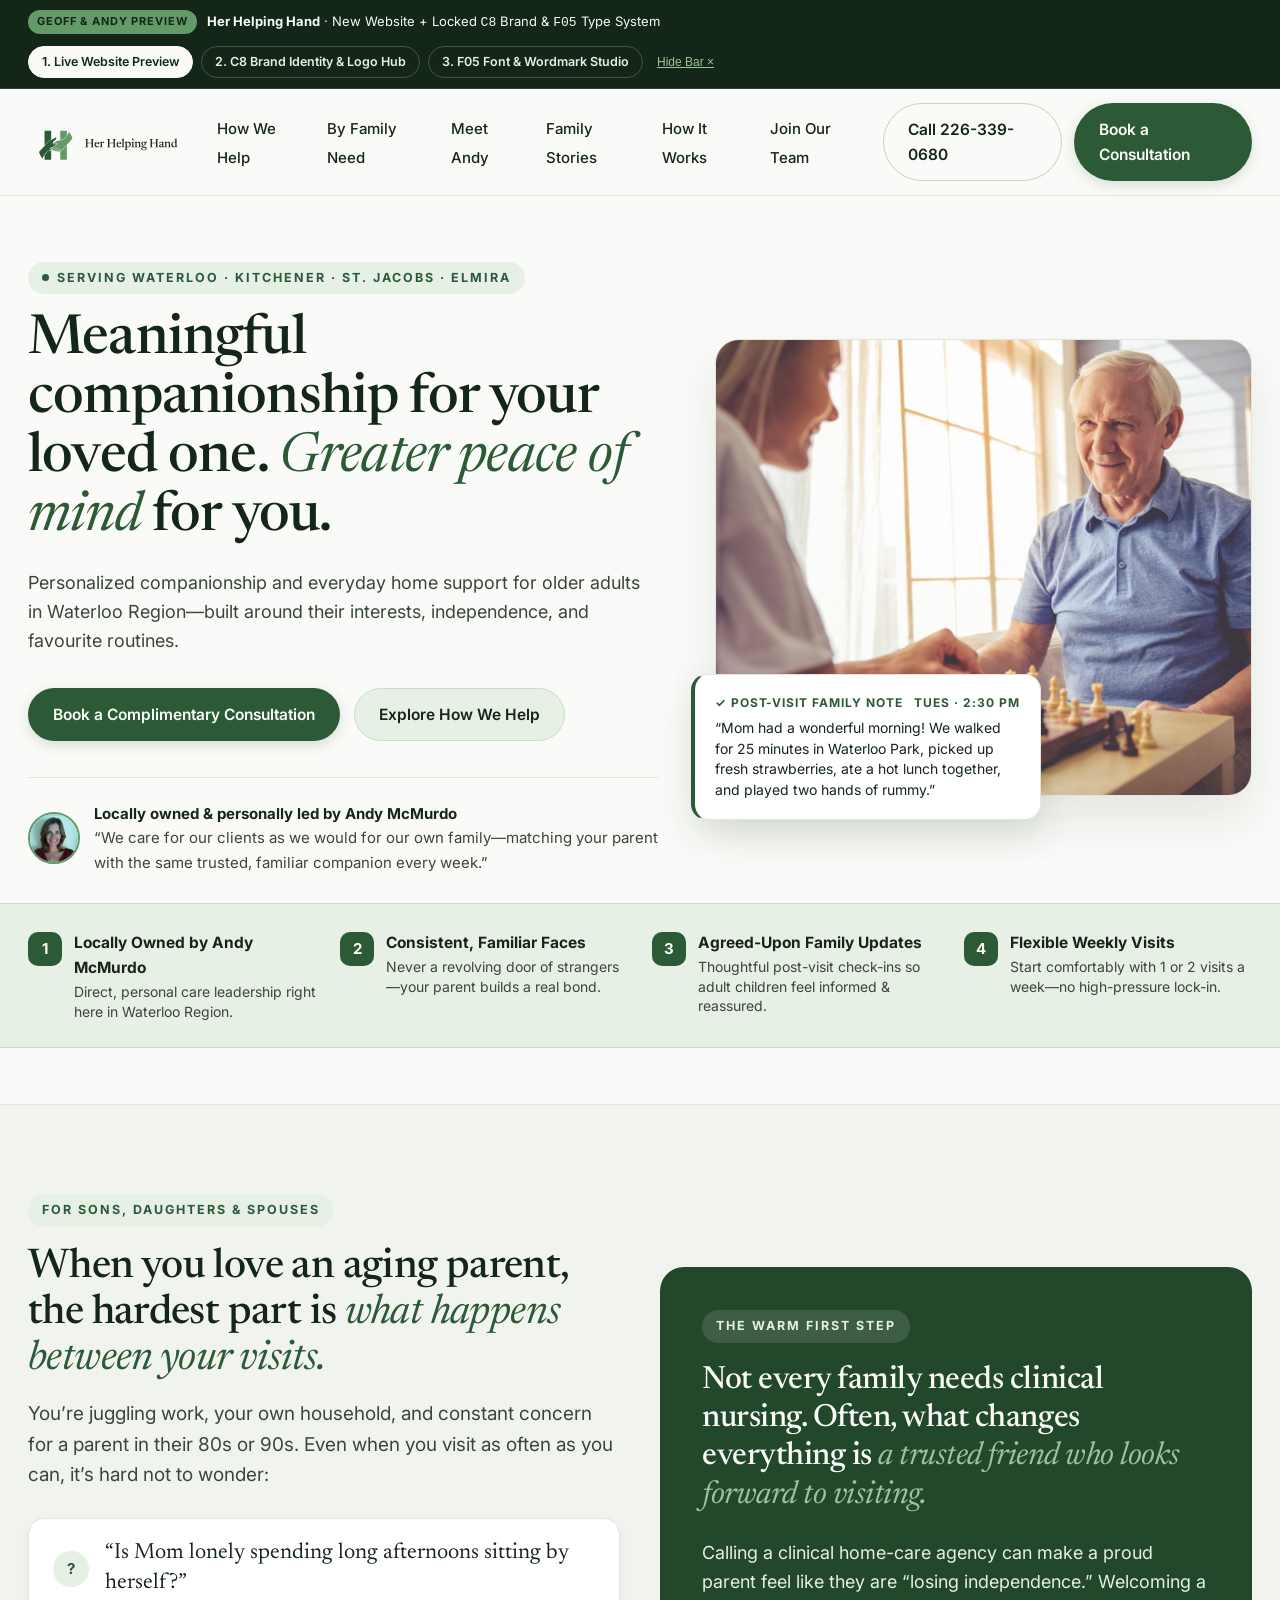
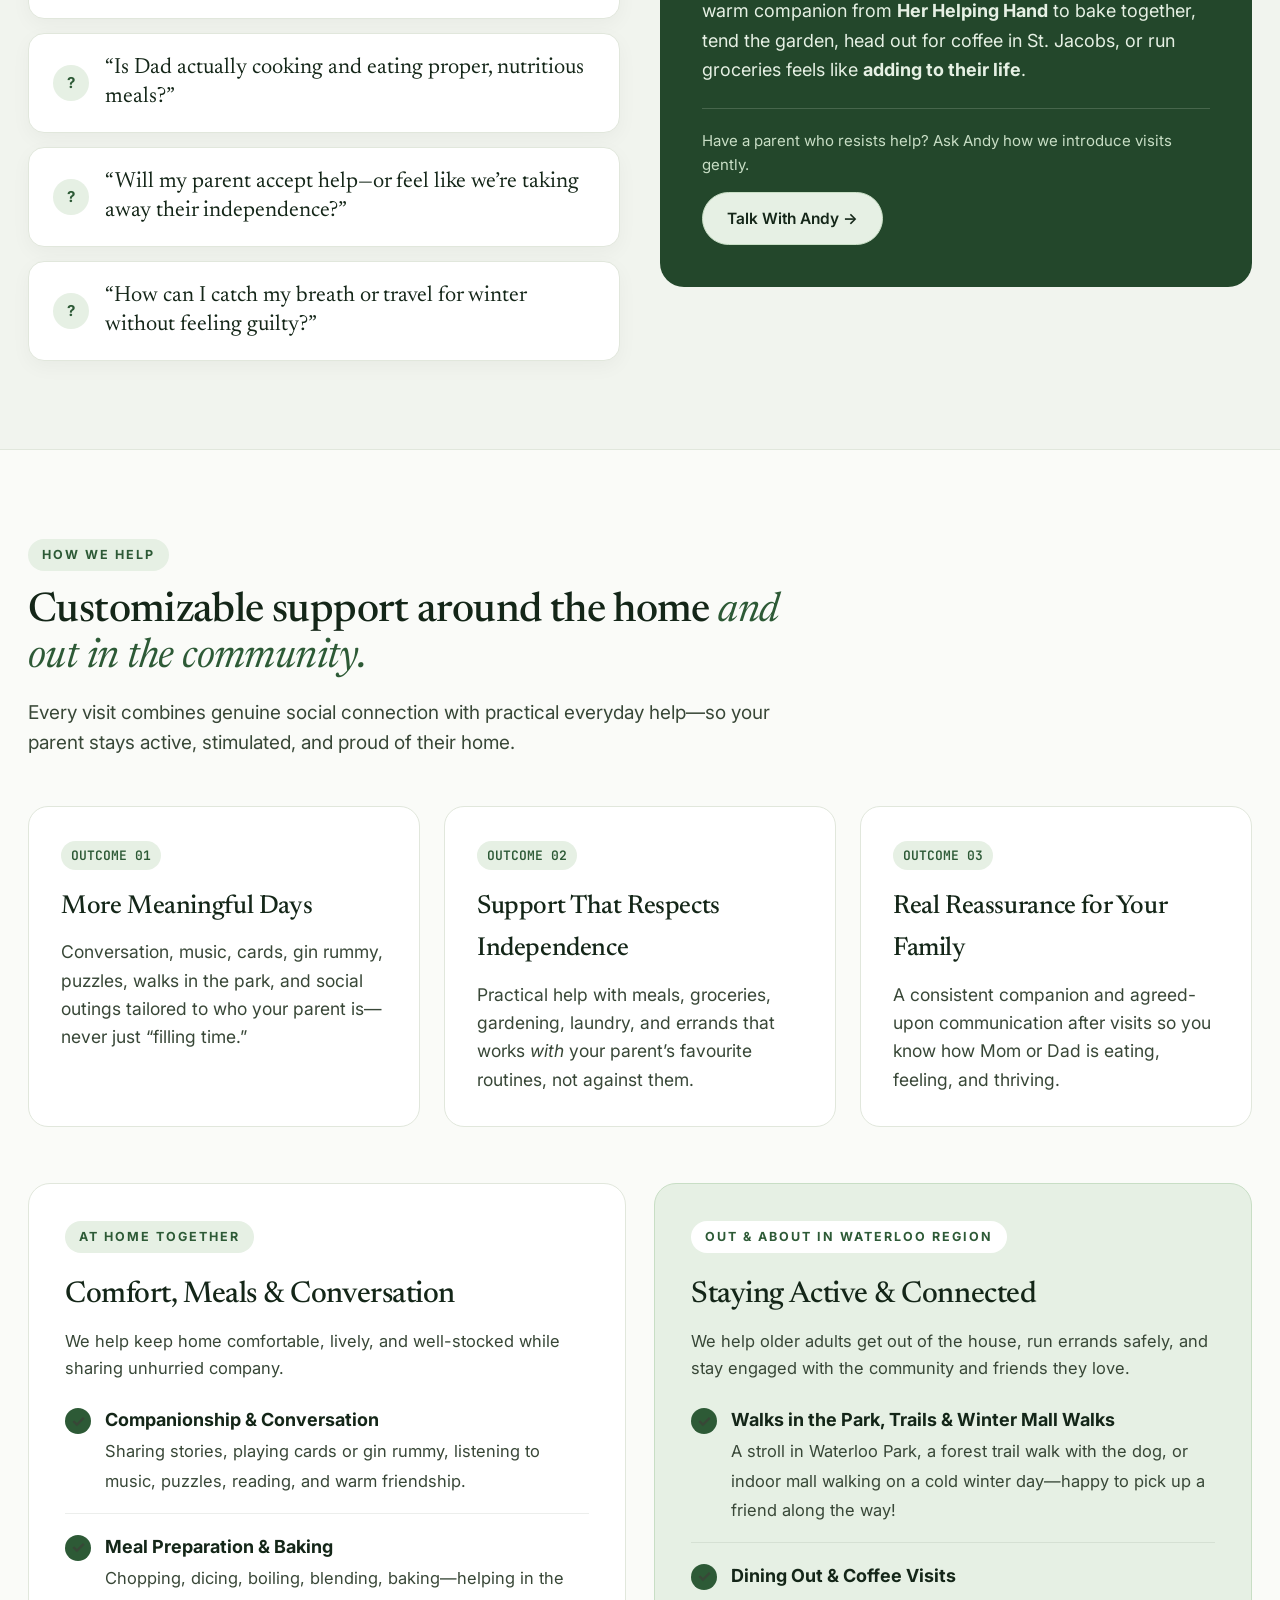
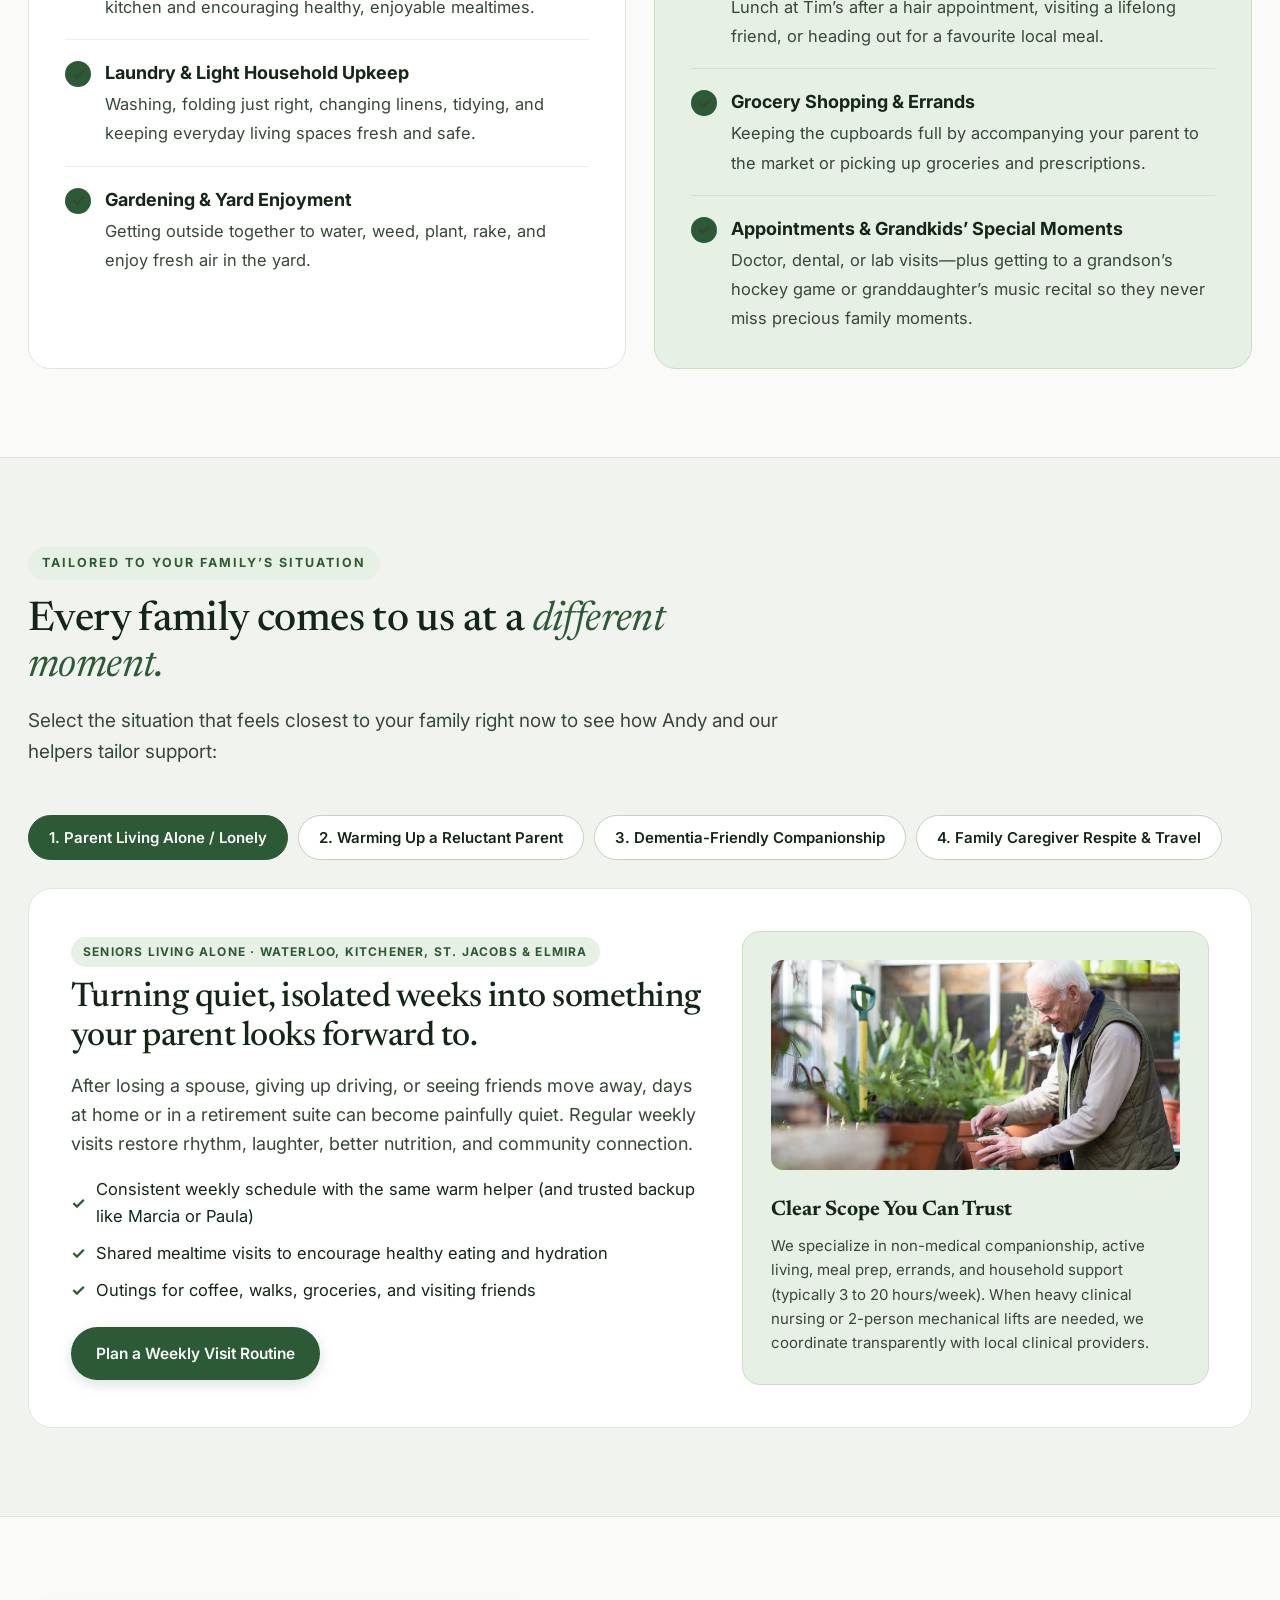
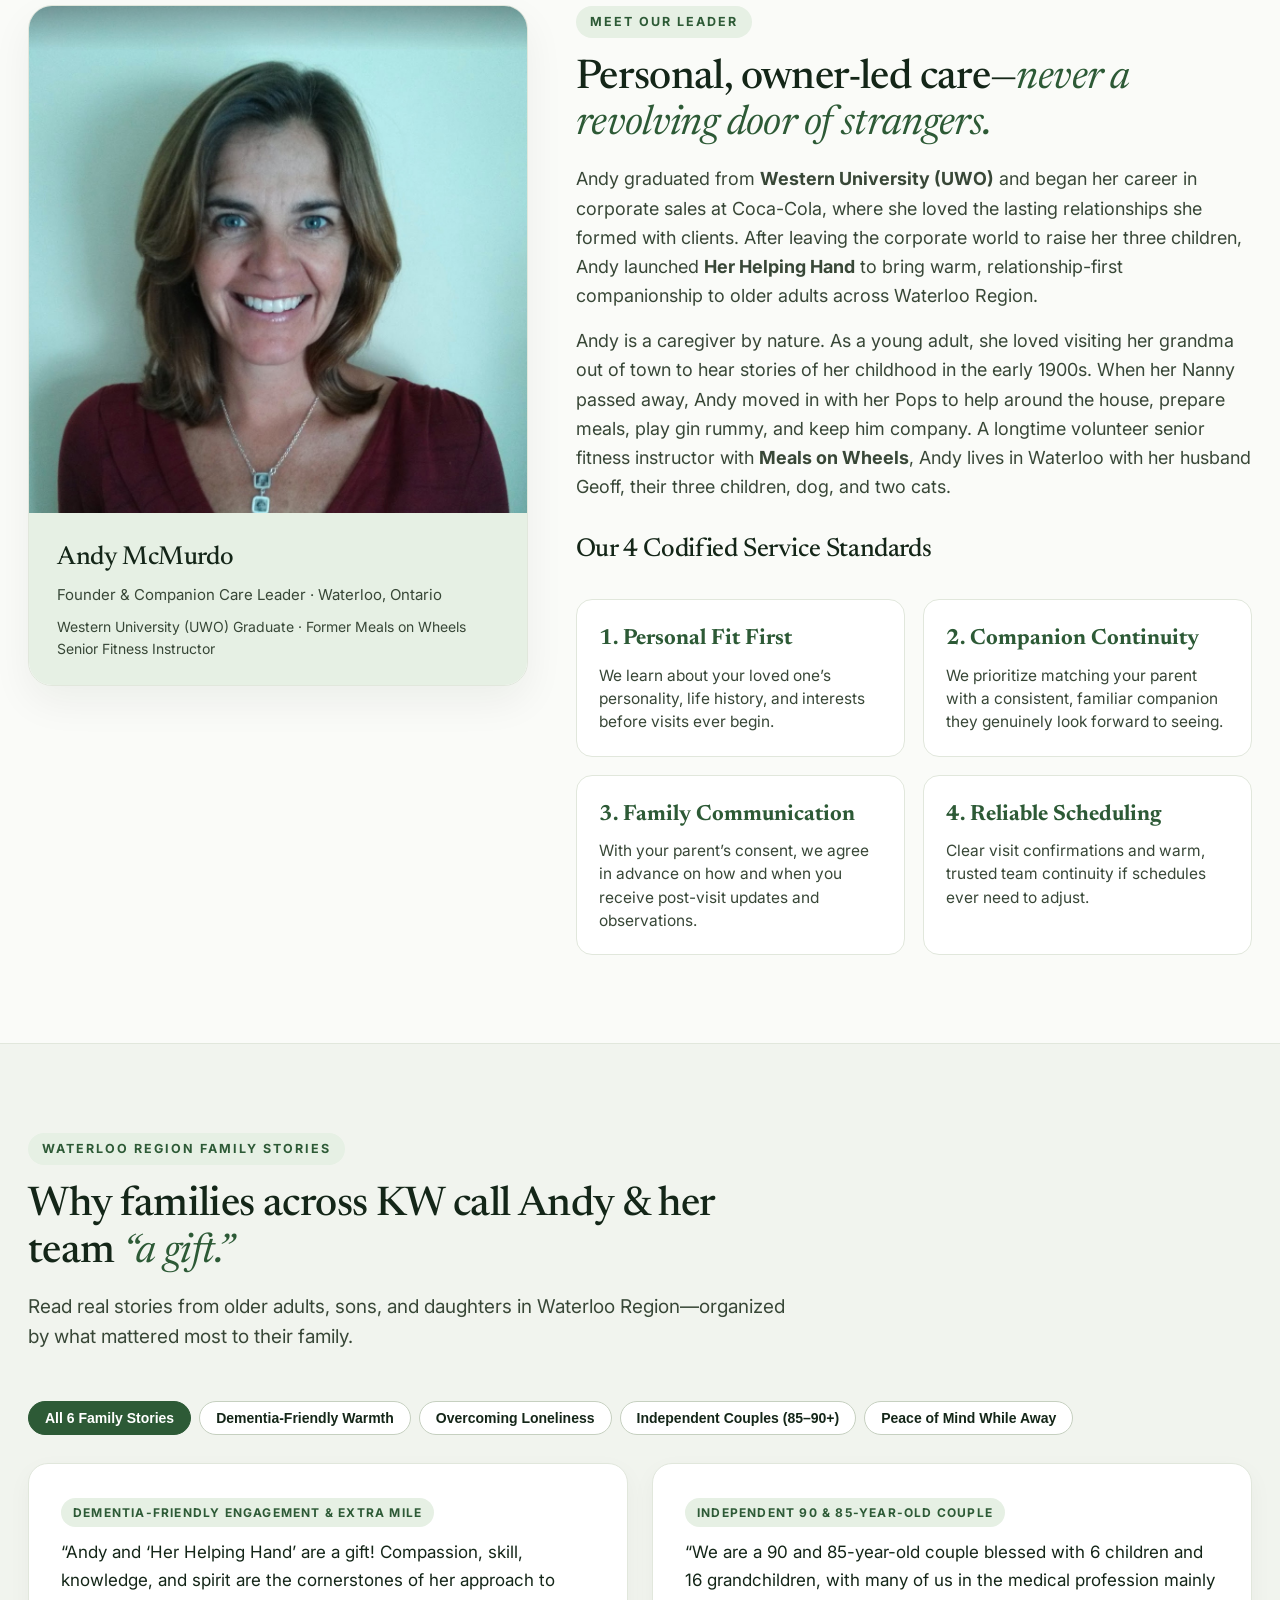
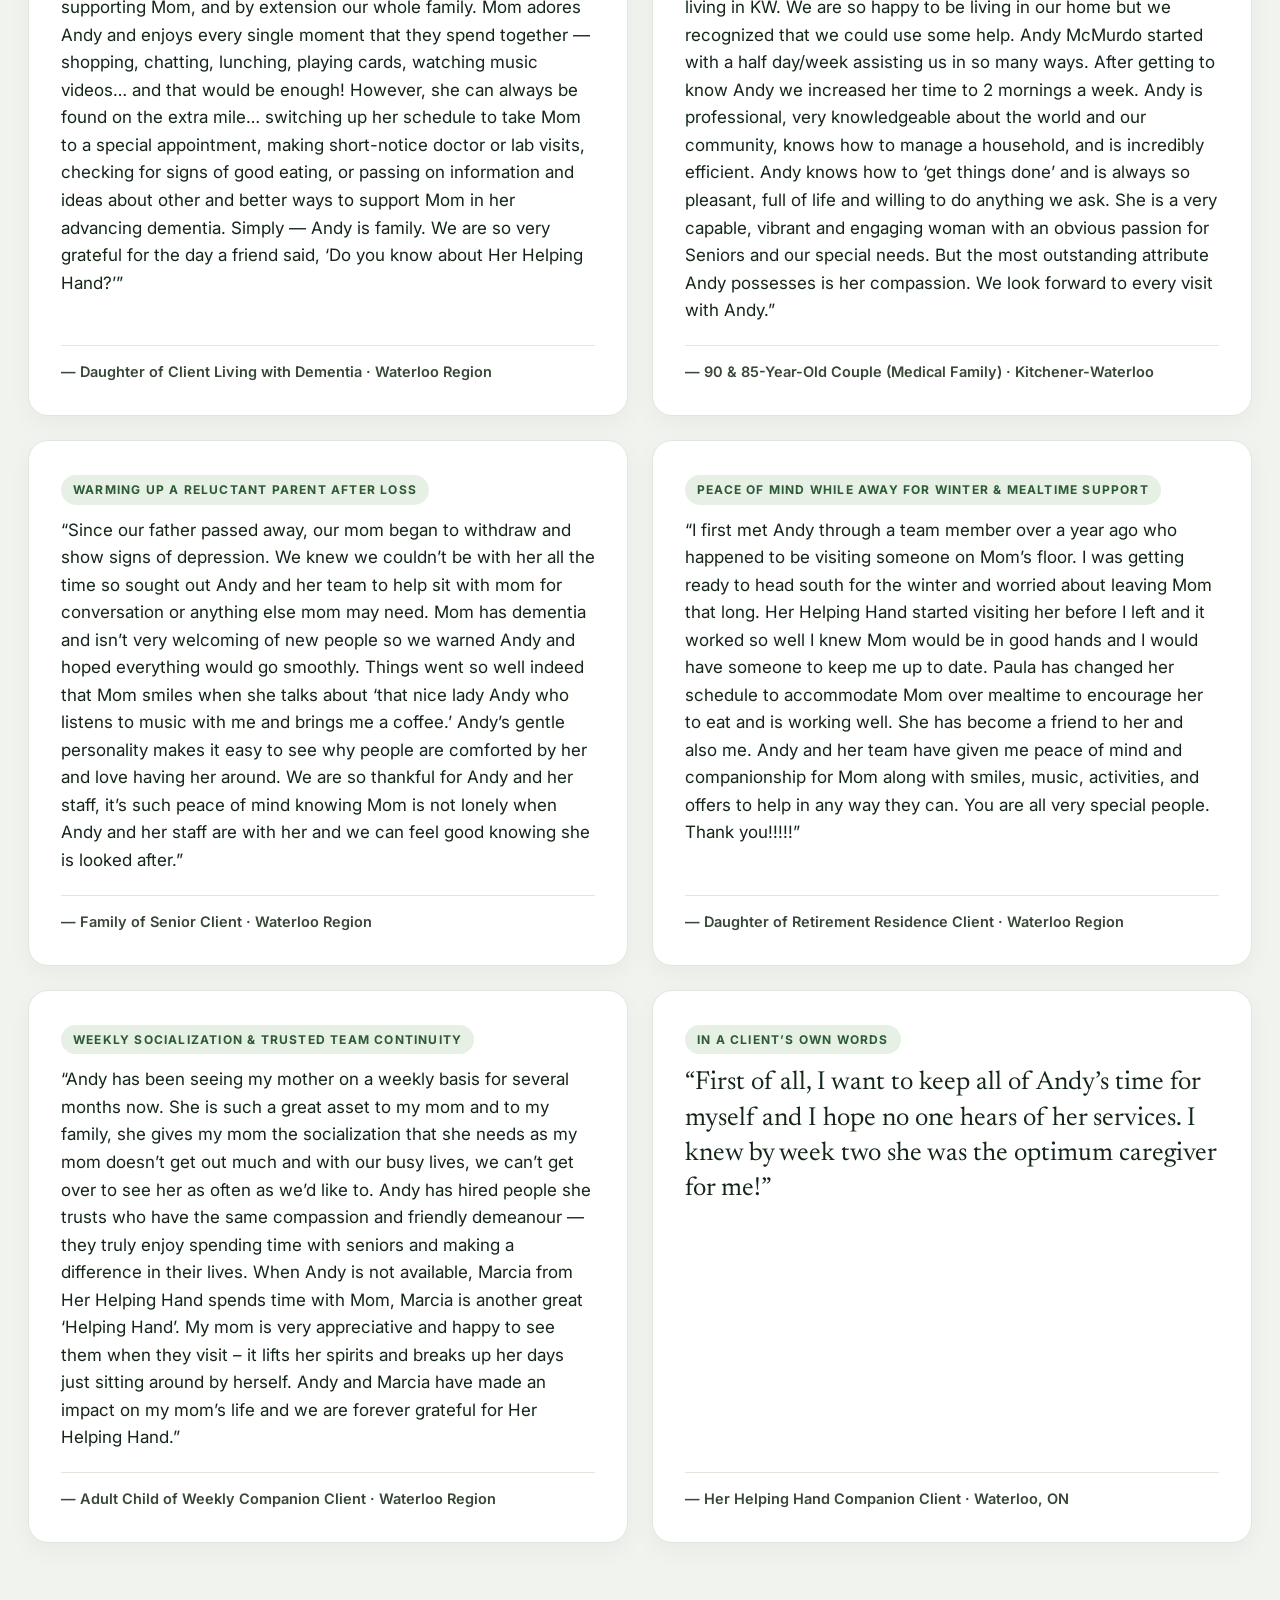
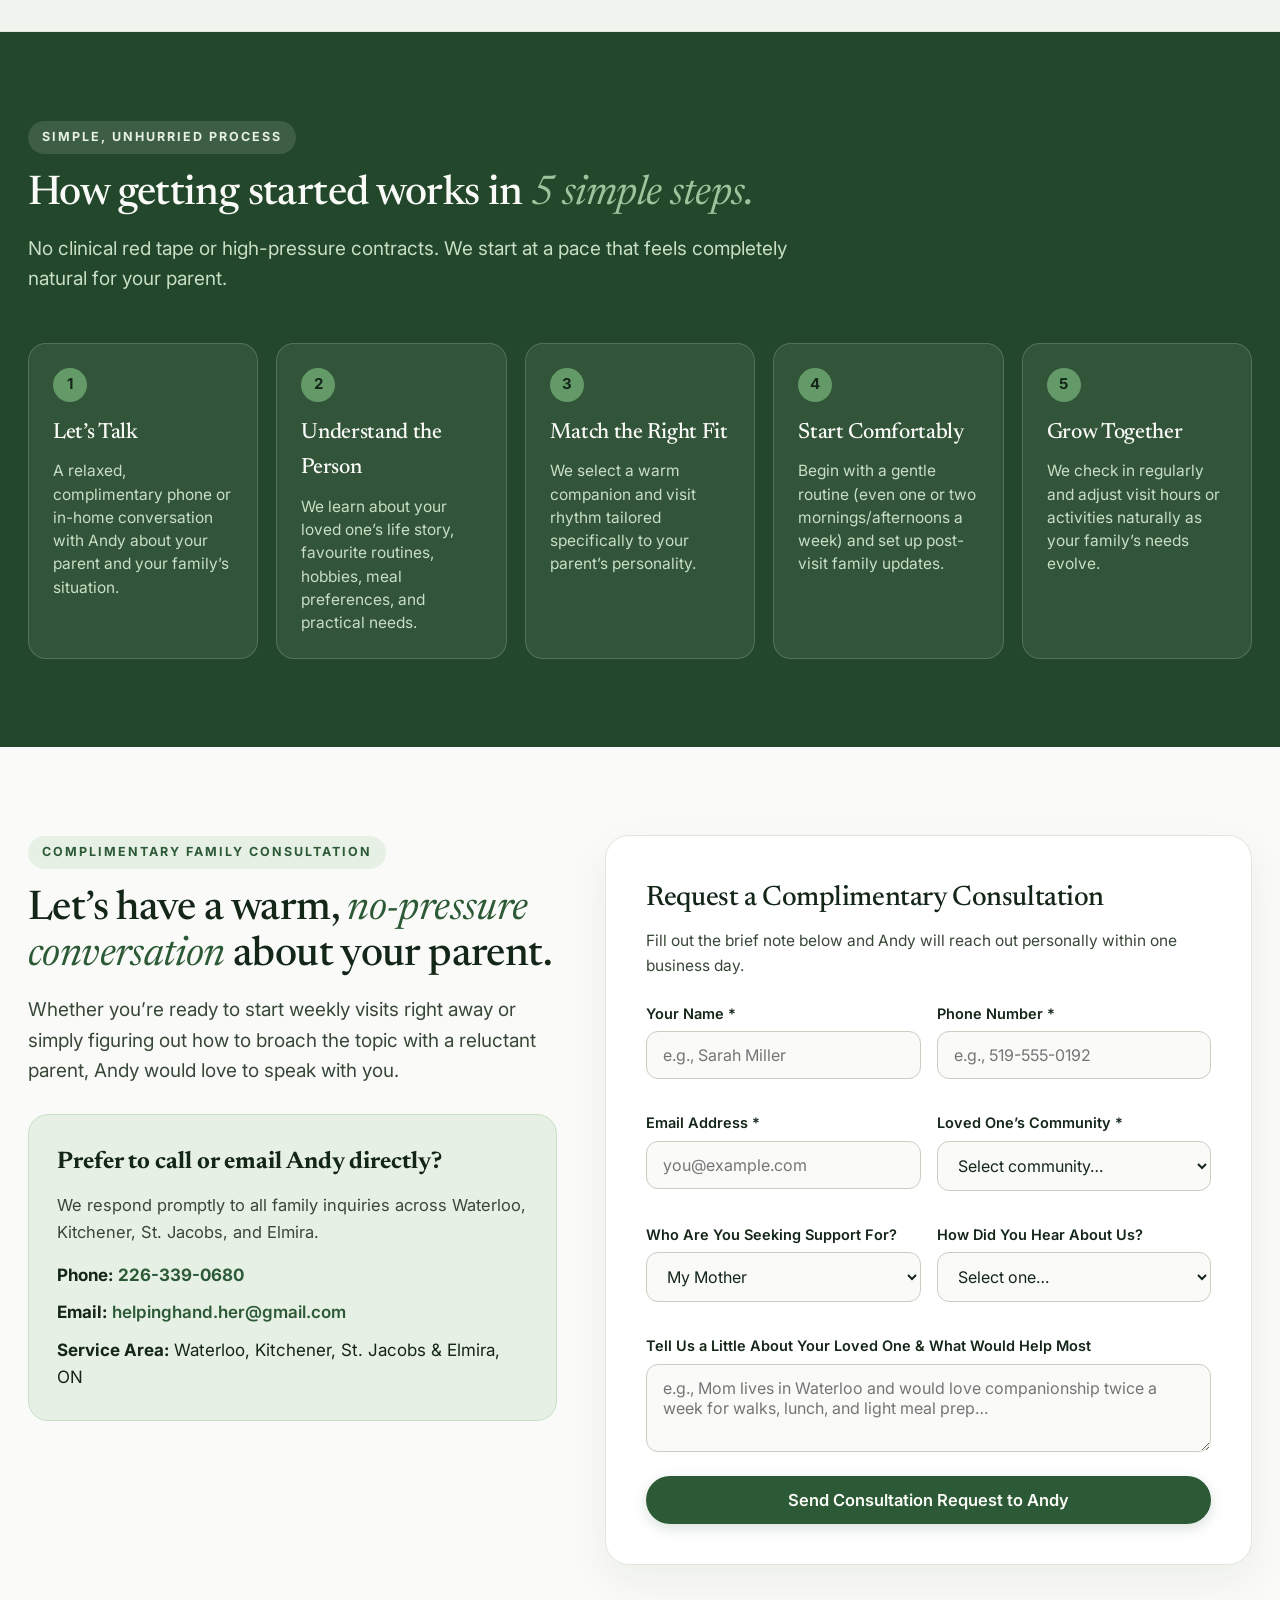
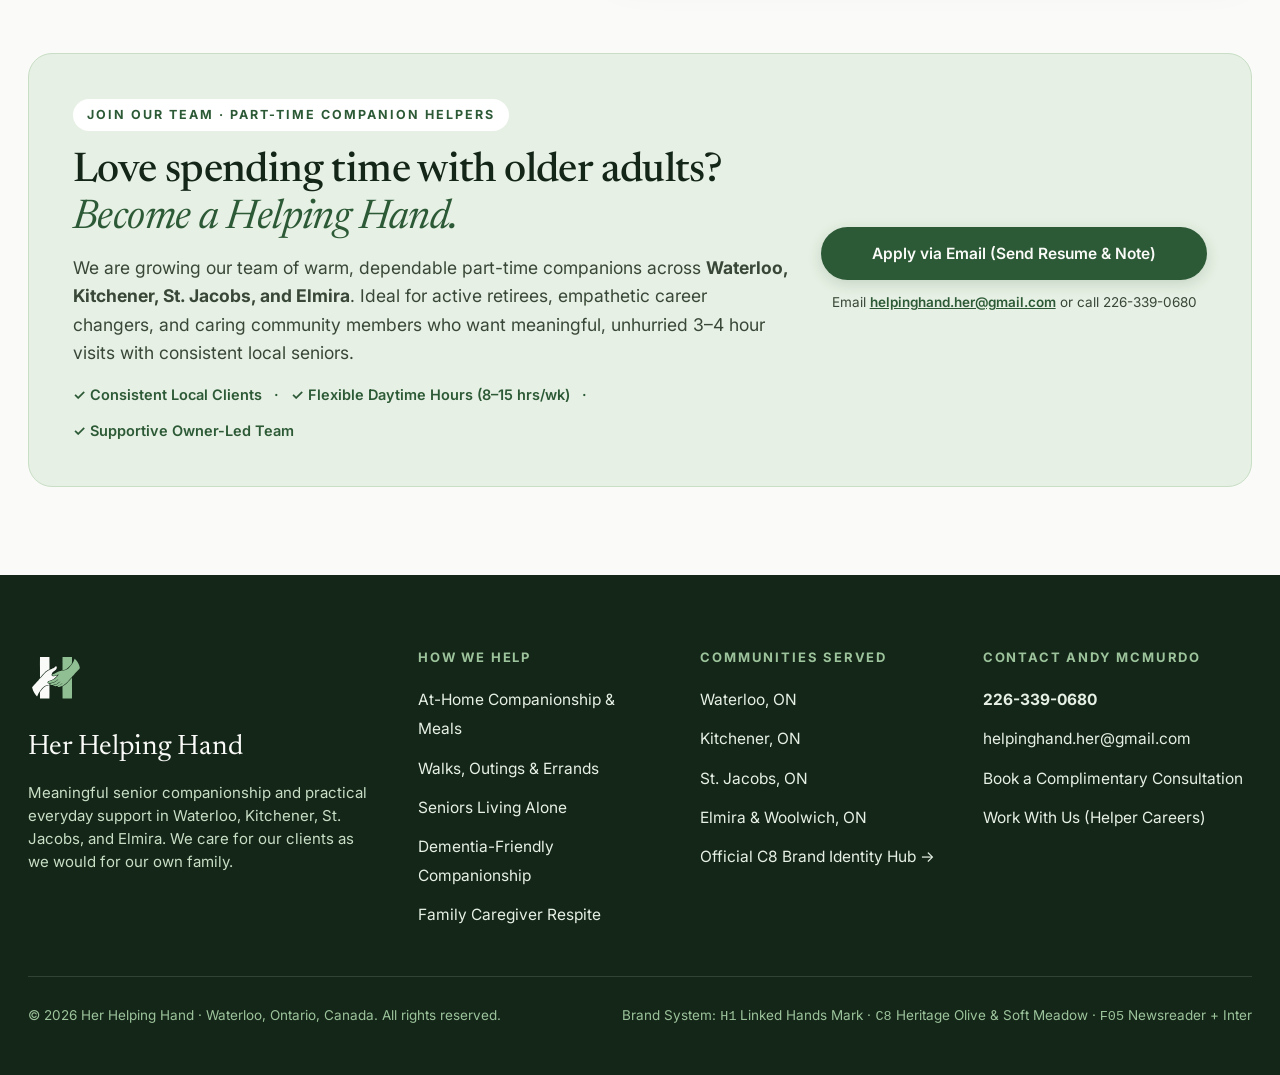
==== index.html @ 45694267 "Initial Her Helping Hand website preview + C8 brand & F05 type system" ====
<!DOCTYPE html>
<html lang="en">
<head>
  <meta charset="UTF-8" />
  <meta name="viewport" content="width=device-width, initial-scale=1.0" />
  <title>Her Helping Hand | Meaningful Senior Companionship in Waterloo, Kitchener, St. Jacobs & Elmira</title>
  <meta name="description" content="Trusted, personal senior companionship and everyday home support in Waterloo, Kitchener, St. Jacobs, and Elmira. Founded and led by Andy McMurdo. Book a complimentary consultation." />
  <link rel="icon" type="image/svg+xml" href="logos/svg/her-helping-hand-mark-color.svg" />
  <link rel="preconnect" href="https://fonts.googleapis.com">
  <link rel="preconnect" href="https://fonts.gstatic.com" crossorigin>
  <link href="https://fonts.googleapis.com/css2?family=Newsreader:ital,opsz,wght@0,6..72,400;0,6..72,500;0,6..72,600;1,6..72,400&family=Inter:wght@400;500;600;700&family=JetBrains+Mono:wght@400;500&display=swap" rel="stylesheet">
  <link rel="stylesheet" href="tokens/c8-design-tokens.css" />
  <style>
    /*
     * Design Read: Redesign of herhelpinghand.com for adult children (ages 50–68) & older adults
     * in Waterloo Region, using locked C8 Heritage Olive & Soft Meadow palette, H1 Linked Hands mark,
     * and F05 (Newsreader + Inter) senior-accessible typography (18px minimum body copy).
     */
    *, *::before, *::after { box-sizing: border-box; margin: 0; padding: 0; }
    html { scroll-behavior: smooth; }
    body {
      background-color: var(--hhh-surface-paper);
      color: var(--hhh-wordmark-ink);
      font-family: var(--hhh-font-sans);
      font-size: 18px; /* Senior-accessible 18px base */
      line-height: 1.62;
      -webkit-font-smoothing: antialiased;
      overflow-x: hidden;
    }

    /* Executive Preview Bar for Geoff & Andy */
    .exec-preview-bar {
      background: #142618;
      color: #FAFBF8;
      padding: 10px 28px;
      font-size: 13px;
      display: flex;
      flex-wrap: wrap;
      align-items: center;
      justify-content: space-between;
      gap: 12px;
      border-bottom: 1px solid rgba(255,255,255,0.12);
    }
    .exec-preview-bar.hidden { display: none; }
    .exec-left {
      display: flex;
      align-items: center;
      gap: 10px;
      flex-wrap: wrap;
    }
    .exec-badge {
      background: #639A67;
      color: #142618;
      font-weight: 700;
      font-size: 11px;
      text-transform: uppercase;
      letter-spacing: 0.08em;
      padding: 3px 9px;
      border-radius: 999px;
    }
    .exec-tabs {
      display: flex;
      align-items: center;
      gap: 8px;
      flex-wrap: wrap;
    }
    .exec-tab {
      color: #E6F0E4;
      text-decoration: none;
      padding: 5px 13px;
      border-radius: 999px;
      font-size: 12.5px;
      font-weight: 600;
      border: 1px solid rgba(230, 240, 228, 0.22);
      transition: all 0.15s ease;
    }
    .exec-tab:hover {
      background: rgba(230, 240, 228, 0.12);
      color: #FFFFFF;
    }
    .exec-tab.active {
      background: #FAFBF8;
      color: #142618;
      border-color: #FAFBF8;
    }
    .exec-hide-btn {
      background: transparent;
      border: none;
      color: #9CC39B;
      font-size: 12px;
      cursor: pointer;
      text-decoration: underline;
      margin-left: 6px;
    }

    /* Main Sticky Navigation */
    header.site-header {
      position: sticky;
      top: 0;
      z-index: 100;
      background: rgba(250, 251, 248, 0.94);
      backdrop-filter: blur(14px);
      border-bottom: 1px solid var(--hhh-neutral-200);
    }
    .nav-container {
      max-width: 1320px;
      margin: 0 auto;
      padding: 14px 28px;
      display: flex;
      align-items: center;
      justify-content: space-between;
      gap: 20px;
    }
    .brand-link {
      display: flex;
      align-items: center;
      text-decoration: none;
      gap: 12px;
    }
    .brand-link img {
      height: 48px;
      width: auto;
      display: block;
    }
    .nav-links {
      display: flex;
      align-items: center;
      gap: 24px;
      list-style: none;
    }
    .nav-links a {
      text-decoration: none;
      color: var(--hhh-wordmark-ink);
      font-size: 15px;
      font-weight: 500;
      transition: color 0.15s ease;
    }
    .nav-links a:hover {
      color: var(--hhh-logo-left-olive);
    }
    .nav-actions {
      display: flex;
      align-items: center;
      gap: 12px;
    }
    .btn {
      display: inline-flex;
      align-items: center;
      justify-content: center;
      gap: 8px;
      font-family: var(--hhh-font-sans);
      font-size: 15.5px;
      font-weight: 600;
      padding: 13px 24px;
      border-radius: 999px;
      text-decoration: none;
      cursor: pointer;
      transition: all 0.18s ease;
      border: 1.5px solid transparent;
      min-height: 48px; /* Senior-accessible tap target */
    }
    .btn-primary {
      background: var(--hhh-logo-left-olive);
      color: #FAFBF8;
      box-shadow: 0 4px 14px rgba(45, 90, 54, 0.18);
    }
    .btn-primary:hover {
      background: var(--hhh-surface-dark);
      transform: translateY(-1px);
    }
    .btn-secondary {
      background: var(--hhh-surface-meadow);
      color: var(--hhh-wordmark-ink);
      border-color: var(--hhh-olive-200);
    }
    .btn-secondary:hover {
      background: var(--hhh-olive-200);
    }
    .btn-outline {
      background: transparent;
      color: var(--hhh-wordmark-ink);
      border-color: var(--hhh-neutral-300);
    }
    .btn-outline:hover {
      border-color: var(--hhh-logo-left-olive);
      color: var(--hhh-logo-left-olive);
    }

    @media (max-width: 1060px) {
      .nav-links { display: none; }
    }
    @media (max-width: 640px) {
      .nav-actions .btn-outline { display: none; }
      .brand-link img { height: 40px; }
    }

    /* Typography Helpers */
    .eyebrow {
      display: inline-flex;
      align-items: center;
      gap: 8px;
      font-size: 12.5px;
      font-weight: 700;
      text-transform: uppercase;
      letter-spacing: 0.16em;
      color: var(--hhh-logo-left-olive);
      background: var(--hhh-surface-meadow);
      padding: 6px 14px;
      border-radius: 999px;
      margin-bottom: 18px;
    }
    .eyebrow-dot {
      width: 7px;
      height: 7px;
      border-radius: 50%;
      background: var(--hhh-logo-left-olive);
    }
    h1, h2, h3, .serif {
      font-family: var(--hhh-font-display);
      font-weight: 500;
      letter-spacing: -0.015em;
      color: var(--hhh-wordmark-ink);
    }
    h1 em, h2 em, h3 em {
      font-style: italic;
      font-weight: 400;
      color: var(--hhh-logo-left-olive);
    }

    .container {
      max-width: 1280px;
      margin: 0 auto;
      padding: 0 28px;
    }

    /* 1. HERO SECTION */
    .hero-section {
      padding: 64px 0 56px;
      position: relative;
    }
    .hero-grid {
      display: grid;
      grid-template-columns: 1.08fr 0.92fr;
      gap: 56px;
      align-items: center;
    }
    @media (max-width: 980px) {
      .hero-grid { grid-template-columns: 1fr; gap: 40px; }
      .hero-section { padding: 40px 0; }
    }
    .hero-title {
      font-size: clamp(2.5rem, 4.3vw, 4.1rem);
      line-height: 1.07;
      margin-bottom: 22px;
      max-width: 19ch;
    }
    .hero-lead {
      font-size: clamp(1.125rem, 1.4vw, 1.25rem);
      line-height: 1.6;
      color: var(--hhh-neutral-700);
      max-width: 56ch;
      margin-bottom: 32px;
    }
    .hero-ctas {
      display: flex;
      flex-wrap: wrap;
      gap: 14px;
      margin-bottom: 36px;
    }
    .hero-reassurance {
      display: flex;
      align-items: center;
      gap: 14px;
      padding-top: 24px;
      border-top: 1px solid var(--hhh-neutral-200);
      font-size: 15px;
      color: var(--hhh-neutral-700);
    }
    .hero-reassurance img {
      width: 52px;
      height: 52px;
      border-radius: 50%;
      object-fit: cover;
      border: 2px solid var(--hhh-logo-right-sage);
      flex-shrink: 0;
    }

    /* Hero Right Visual Collage */
    .hero-visual {
      position: relative;
    }
    .hero-photo-frame {
      border-radius: 24px;
      overflow: hidden;
      border: 1px solid var(--hhh-neutral-200);
      box-shadow: 0 24px 48px rgba(20, 38, 24, 0.09);
      aspect-ratio: 4 / 3.4;
      background: var(--hhh-surface-meadow);
    }
    .hero-photo-frame img {
      width: 100%;
      height: 100%;
      object-fit: cover;
      display: block;
    }
    .floating-update-card {
      position: absolute;
      bottom: -24px;
      left: -24px;
      max-width: 350px;
      background: #FFFFFF;
      border: 1px solid var(--hhh-neutral-200);
      border-left: 4px solid var(--hhh-logo-left-olive);
      border-radius: 16px;
      padding: 18px 20px;
      box-shadow: 0 16px 36px rgba(20, 38, 24, 0.12);
    }
    @media (max-width: 640px) {
      .floating-update-card {
        position: static;
        margin-top: 16px;
        max-width: 100%;
      }
    }
    .update-header {
      display: flex;
      align-items: center;
      justify-content: space-between;
      font-size: 12px;
      font-weight: 700;
      text-transform: uppercase;
      letter-spacing: 0.08em;
      color: var(--hhh-logo-left-olive);
      margin-bottom: 6px;
    }
    .update-body {
      font-size: 14px;
      line-height: 1.48;
      color: var(--hhh-wordmark-ink);
    }

    /* Trust Pillar Strip */
    .trust-strip {
      background: var(--hhh-surface-meadow);
      border-top: 1px solid var(--hhh-olive-200);
      border-bottom: 1px solid var(--hhh-olive-200);
      padding: 26px 0;
      margin-top: 28px;
    }
    .trust-grid {
      display: grid;
      grid-template-columns: repeat(4, 1fr);
      gap: 24px;
    }
    @media (max-width: 900px) {
      .trust-grid { grid-template-columns: repeat(2, 1fr); }
    }
    @media (max-width: 520px) {
      .trust-grid { grid-template-columns: 1fr; }
    }
    .trust-item {
      display: flex;
      align-items: flex-start;
      gap: 12px;
    }
    .trust-icon {
      width: 34px;
      height: 34px;
      border-radius: 10px;
      background: var(--hhh-logo-left-olive);
      color: #FAFBF8;
      display: flex;
      align-items: center;
      justify-content: center;
      font-weight: 700;
      font-size: 15px;
      flex-shrink: 0;
      margin-top: 2px;
    }
    .trust-item strong {
      display: block;
      font-size: 15.5px;
      color: var(--hhh-wordmark-ink);
      margin-bottom: 2px;
    }
    .trust-item span {
      font-size: 14px;
      color: var(--hhh-neutral-700);
      line-height: 1.4;
      display: block;
    }

    /* 2. SOUND FAMILIAR? (EMPATHY FOR ADULT CHILDREN) */
    .section {
      padding: 88px 0;
    }
    .section-meadow {
      background: var(--hhh-neutral-100);
      border-top: 1px solid var(--hhh-neutral-200);
      border-bottom: 1px solid var(--hhh-neutral-200);
    }
    .section-dark {
      background: var(--hhh-surface-dark);
      color: #FAFBF8;
    }
    .section-header {
      max-width: 760px;
      margin-bottom: 48px;
    }
    .section-title {
      font-size: clamp(2rem, 3.2vw, 2.85rem);
      line-height: 1.13;
      margin-bottom: 16px;
    }
    .section-subtitle {
      font-size: 19px;
      color: var(--hhh-neutral-700);
      line-height: 1.6;
    }

    .empathy-grid {
      display: grid;
      grid-template-columns: 1fr 1fr;
      gap: 40px;
      align-items: center;
    }
    @media (max-width: 900px) {
      .empathy-grid { grid-template-columns: 1fr; }
    }
    .question-cards {
      display: flex;
      flex-direction: column;
      gap: 14px;
    }
    .q-card {
      background: #FFFFFF;
      border: 1px solid var(--hhh-neutral-200);
      border-radius: 16px;
      padding: 20px 24px;
      font-family: var(--hhh-font-display);
      font-size: 22px;
      line-height: 1.32;
      color: var(--hhh-wordmark-ink);
      display: flex;
      align-items: center;
      gap: 16px;
      box-shadow: 0 6px 20px rgba(20, 38, 24, 0.04);
    }
    .q-card span.q-mark {
      width: 36px;
      height: 36px;
      border-radius: 50%;
      background: var(--hhh-surface-meadow);
      color: var(--hhh-logo-left-olive);
      font-family: var(--hhh-font-sans);
      font-size: 15px;
      font-weight: 700;
      display: flex;
      align-items: center;
      justify-content: center;
      flex-shrink: 0;
    }
    .bridge-box {
      background: var(--hhh-surface-dark);
      color: #FAFBF8;
      border-radius: 24px;
      padding: 42px;
      display: flex;
      flex-direction: column;
      justify-content: space-between;
      gap: 24px;
    }
    .bridge-box h3 {
      color: #FAFBF8;
      font-size: 32px;
      line-height: 1.2;
    }
    .bridge-box h3 em {
      color: #9CC39B;
    }
    .bridge-box p {
      color: #E6F0E4;
      font-size: 18px;
      line-height: 1.62;
    }

    /* 3. THREE OUTCOMES + HOW WE HELP (AT HOME & OUT IN WATERLOO REGION) */
    .outcomes-row {
      display: grid;
      grid-template-columns: repeat(3, 1fr);
      gap: 24px;
      margin-bottom: 56px;
    }
    @media (max-width: 900px) {
      .outcomes-row { grid-template-columns: 1fr; }
    }
    .outcome-card {
      background: #FFFFFF;
      border: 1px solid var(--hhh-neutral-200);
      border-radius: 20px;
      padding: 32px;
    }
    .outcome-num {
      font-family: var(--hhh-font-mono);
      font-size: 13px;
      font-weight: 600;
      color: var(--hhh-logo-left-olive);
      background: var(--hhh-surface-meadow);
      padding: 4px 10px;
      border-radius: 999px;
      display: inline-block;
      margin-bottom: 16px;
    }
    .outcome-card h3 {
      font-size: 26px;
      margin-bottom: 10px;
    }
    .outcome-card p {
      color: var(--hhh-neutral-700);
      font-size: 17.5px;
    }

    .services-split {
      display: grid;
      grid-template-columns: 1fr 1fr;
      gap: 28px;
    }
    @media (max-width: 900px) {
      .services-split { grid-template-columns: 1fr; }
    }
    .service-column {
      background: #FFFFFF;
      border: 1px solid var(--hhh-neutral-200);
      border-radius: 22px;
      padding: 36px;
    }
    .service-column.meadow-col {
      background: var(--hhh-surface-meadow);
      border-color: var(--hhh-olive-200);
    }
    .service-column h3 {
      font-size: 30px;
      margin-bottom: 8px;
    }
    .service-list {
      list-style: none;
      margin-top: 24px;
      display: flex;
      flex-direction: column;
      gap: 18px;
    }
    .service-list li {
      display: flex;
      align-items: flex-start;
      gap: 14px;
      padding-bottom: 18px;
      border-bottom: 1px solid rgba(20, 38, 24, 0.08);
    }
    .service-list li:last-child {
      border-bottom: none;
      padding-bottom: 0;
    }
    .s-check {
      width: 26px;
      height: 26px;
      border-radius: 50%;
      background: var(--hhh-logo-left-olive);
      color: #FFFFFF;
      display: flex;
      align-items: center;
      justify-content: center;
      font-size: 13px;
      font-weight: 700;
      flex-shrink: 0;
      margin-top: 3px;
    }
    .service-list strong {
      display: block;
      font-size: 18px;
      color: var(--hhh-wordmark-ink);
      margin-bottom: 2px;
    }
    .service-list span {
      font-size: 16.5px;
      color: var(--hhh-neutral-700);
    }

    /* 4. CORE CUSTOMER-NEED TABS */
    .need-tabs-nav {
      display: flex;
      flex-wrap: wrap;
      gap: 10px;
      margin-bottom: 28px;
    }
    .need-tab-btn {
      background: #FFFFFF;
      border: 1.5px solid var(--hhh-neutral-300);
      color: var(--hhh-wordmark-ink);
      padding: 12px 20px;
      border-radius: 999px;
      font-family: var(--hhh-font-sans);
      font-size: 15px;
      font-weight: 600;
      cursor: pointer;
      transition: all 0.15s ease;
    }
    .need-tab-btn.active {
      background: var(--hhh-logo-left-olive);
      color: #FAFBF8;
      border-color: var(--hhh-logo-left-olive);
    }
    .need-panel {
      display: none;
      background: #FFFFFF;
      border: 1px solid var(--hhh-neutral-200);
      border-radius: 24px;
      padding: 42px;
      grid-template-columns: 1.15fr 0.85fr;
      gap: 40px;
      align-items: center;
    }
    .need-panel.active {
      display: grid;
    }
    @media (max-width: 900px) {
      .need-panel.active { grid-template-columns: 1fr; padding: 28px; }
    }
    .need-panel h3 {
      font-size: 34px;
      line-height: 1.15;
      margin-bottom: 14px;
    }
    .need-panel p {
      color: var(--hhh-neutral-700);
      margin-bottom: 18px;
    }
    .need-bullets {
      list-style: none;
      display: flex;
      flex-direction: column;
      gap: 10px;
      margin-bottom: 24px;
    }
    .need-bullets li {
      font-size: 16.5px;
      display: flex;
      align-items: center;
      gap: 10px;
    }
    .need-bullets li::before {
      content: "✓";
      color: var(--hhh-logo-left-olive);
      font-weight: 700;
    }
    .need-callout {
      background: var(--hhh-surface-meadow);
      border-radius: 18px;
      padding: 28px;
      border: 1px solid var(--hhh-olive-200);
    }

    /* 5. MEET ANDY MCMURDO & 4 SERVICE STANDARDS */
    .founder-grid {
      display: grid;
      grid-template-columns: 0.85fr 1.15fr;
      gap: 48px;
      align-items: start;
    }
    @media (max-width: 940px) {
      .founder-grid { grid-template-columns: 1fr; }
    }
    .founder-card {
      background: #FFFFFF;
      border: 1px solid var(--hhh-neutral-200);
      border-radius: 24px;
      overflow: hidden;
      box-shadow: 0 16px 40px rgba(20, 38, 24, 0.06);
    }
    .founder-card img {
      width: 100%;
      aspect-ratio: 1 / 1.02;
      object-fit: cover;
      object-position: center top;
      display: block;
    }
    .founder-card-caption {
      padding: 24px 28px;
      background: var(--hhh-surface-meadow);
    }
    .founder-card-caption h3 {
      font-size: 26px;
      margin-bottom: 4px;
    }
    .founder-card-caption p {
      font-size: 15px;
      color: var(--hhh-neutral-700);
    }
    .standards-grid {
      display: grid;
      grid-template-columns: 1fr 1fr;
      gap: 18px;
      margin-top: 28px;
    }
    @media (max-width: 640px) {
      .standards-grid { grid-template-columns: 1fr; }
    }
    .standard-box {
      background: #FFFFFF;
      border: 1px solid var(--hhh-neutral-200);
      border-radius: 16px;
      padding: 22px;
    }
    .standard-box strong {
      display: block;
      font-family: var(--hhh-font-display);
      font-size: 22px;
      color: var(--hhh-logo-left-olive);
      margin-bottom: 6px;
    }
    .standard-box p {
      font-size: 15.5px;
      color: var(--hhh-neutral-700);
      line-height: 1.5;
    }

    /* 6. REAL FAMILY TESTIMONIALS (ALL 6 FROM HERHELPINGHAND.COM) */
    .filter-bar {
      display: flex;
      flex-wrap: wrap;
      gap: 8px;
      margin-bottom: 28px;
    }
    .filter-pill {
      background: #FFFFFF;
      border: 1px solid var(--hhh-neutral-300);
      color: var(--hhh-wordmark-ink);
      padding: 8px 16px;
      border-radius: 999px;
      font-size: 14px;
      font-weight: 600;
      cursor: pointer;
    }
    .filter-pill.active {
      background: var(--hhh-logo-left-olive);
      color: #FFFFFF;
      border-color: var(--hhh-logo-left-olive);
    }
    .testimonials-grid {
      display: grid;
      grid-template-columns: repeat(2, 1fr);
      gap: 24px;
    }
    @media (max-width: 900px) {
      .testimonials-grid { grid-template-columns: 1fr; }
    }
    .story-card {
      background: #FFFFFF;
      border: 1px solid var(--hhh-neutral-200);
      border-radius: 20px;
      padding: 32px;
      display: flex;
      flex-direction: column;
      justify-content: space-between;
      gap: 20px;
      box-shadow: 0 8px 24px rgba(20, 38, 24, 0.04);
    }
    .story-tag {
      display: inline-block;
      font-size: 12px;
      font-weight: 700;
      text-transform: uppercase;
      letter-spacing: 0.1em;
      color: var(--hhh-logo-left-olive);
      background: var(--hhh-surface-meadow);
      padding: 5px 12px;
      border-radius: 999px;
      margin-bottom: 12px;
    }
    .story-quote {
      font-size: 17px;
      line-height: 1.62;
      color: var(--hhh-wordmark-ink);
    }
    .story-author {
      font-size: 14.5px;
      font-weight: 600;
      color: var(--hhh-neutral-700);
      padding-top: 14px;
      border-top: 1px solid var(--hhh-neutral-200);
    }

    /* 7. HOW IT WORKS (5 STEPS) */
    .steps-grid {
      display: grid;
      grid-template-columns: repeat(5, 1fr);
      gap: 18px;
    }
    @media (max-width: 1024px) {
      .steps-grid { grid-template-columns: repeat(2, 1fr); }
    }
    @media (max-width: 600px) {
      .steps-grid { grid-template-columns: 1fr; }
    }
    .step-card {
      background: rgba(250, 251, 248, 0.07);
      border: 1px solid rgba(230, 240, 228, 0.18);
      border-radius: 18px;
      padding: 24px;
    }
    .step-badge {
      width: 34px;
      height: 34px;
      border-radius: 50%;
      background: #639A67;
      color: #142618;
      font-weight: 700;
      font-size: 15px;
      display: flex;
      align-items: center;
      justify-content: center;
      margin-bottom: 14px;
    }
    .step-card h3 {
      color: #FAFBF8;
      font-size: 22px;
      margin-bottom: 8px;
    }
    .step-card p {
      color: #C8DEC5;
      font-size: 15.5px;
      line-height: 1.5;
    }

    /* 8. CONSULTATION INTAKE FORM & HELPER RECRUITMENT */
    .consult-grid {
      display: grid;
      grid-template-columns: 0.9fr 1.1fr;
      gap: 48px;
      align-items: start;
    }
    @media (max-width: 920px) {
      .consult-grid { grid-template-columns: 1fr; }
    }
    .form-card {
      background: #FFFFFF;
      border: 1px solid var(--hhh-neutral-200);
      border-radius: 24px;
      padding: 40px;
      box-shadow: 0 16px 40px rgba(20, 38, 24, 0.06);
    }
    .form-row {
      display: grid;
      grid-template-columns: 1fr 1fr;
      gap: 16px;
      margin-bottom: 16px;
    }
    @media (max-width: 600px) {
      .form-row { grid-template-columns: 1fr; }
    }
    .form-group {
      margin-bottom: 16px;
    }
    .form-group label {
      display: block;
      font-size: 14.5px;
      font-weight: 600;
      margin-bottom: 6px;
      color: var(--hhh-wordmark-ink);
    }
    .form-group input,
    .form-group select,
    .form-group textarea {
      width: 100%;
      padding: 13px 16px;
      font-family: var(--hhh-font-sans);
      font-size: 16px;
      border: 1.5px solid var(--hhh-neutral-300);
      border-radius: 12px;
      background: #FAFBF8;
      color: var(--hhh-wordmark-ink);
    }
    .form-group input:focus,
    .form-group select:focus,
    .form-group textarea:focus {
      outline: none;
      border-color: var(--hhh-logo-left-olive);
      background: #FFFFFF;
    }

    /* Careers Banner */
    .careers-card {
      background: var(--hhh-surface-meadow);
      border: 1px solid var(--hhh-olive-200);
      border-radius: 24px;
      padding: 44px;
      display: grid;
      grid-template-columns: 1.3fr 0.7fr;
      gap: 32px;
      align-items: center;
    }
    @media (max-width: 860px) {
      .careers-card { grid-template-columns: 1fr; padding: 28px; }
    }

    /* Footer */
    footer.site-footer {
      background: #142618;
      color: #E6F0E4;
      padding: 72px 0 48px;
    }
    .footer-grid {
      display: grid;
      grid-template-columns: 1.3fr 0.9fr 0.9fr 1fr;
      gap: 40px;
      padding-bottom: 48px;
      border-bottom: 1px solid rgba(230, 240, 228, 0.14);
    }
    @media (max-width: 900px) {
      .footer-grid { grid-template-columns: 1fr 1fr; }
    }
    @media (max-width: 560px) {
      .footer-grid { grid-template-columns: 1fr; }
    }
    .footer-col h4 {
      font-family: var(--hhh-font-sans);
      font-size: 13px;
      font-weight: 700;
      text-transform: uppercase;
      letter-spacing: 0.14em;
      color: #9CC39B;
      margin-bottom: 16px;
    }
    .footer-col ul {
      list-style: none;
      display: flex;
      flex-direction: column;
      gap: 10px;
    }
    .footer-col a {
      color: #E6F0E4;
      text-decoration: none;
      font-size: 15.5px;
    }
    .footer-col a:hover {
      color: #FFFFFF;
      text-decoration: underline;
    }
  </style>
</head>
<body>

  <!-- EXECUTIVE PREVIEW BAR FOR GEOFF & ANDY -->
  <div class="exec-preview-bar" id="execPreviewBar">
    <div class="exec-left">
      <span class="exec-badge">Geoff &amp; Andy Preview</span>
      <span><strong>Her Helping Hand</strong> · New Website + Locked <code>C8</code> Brand &amp; <code>F05</code> Type System</span>
    </div>
    <div class="exec-tabs">
      <a class="exec-tab active" href="index.html">1. Live Website Preview</a>
      <a class="exec-tab" href="brand.html">2. C8 Brand Identity &amp; Logo Hub</a>
      <a class="exec-tab" href="fonts.html">3. F05 Font &amp; Wordmark Studio</a>
      <button class="exec-hide-btn" onclick="document.getElementById('execPreviewBar').classList.add('hidden')">Hide Bar ×</button>
    </div>
  </div>

  <!-- STICKY HEADER -->
  <header class="site-header">
    <div class="nav-container">
      <a class="brand-link" href="#">
        <img src="logos/svg/her-helping-hand-logo-horizontal.svg" alt="Her Helping Hand — Waterloo Region Senior Companionship" />
      </a>
      <ul class="nav-links">
        <li><a href="#how-we-help">How We Help</a></li>
        <li><a href="#family-needs">By Family Need</a></li>
        <li><a href="#meet-andy">Meet Andy</a></li>
        <li><a href="#family-stories">Family Stories</a></li>
        <li><a href="#how-it-works">How It Works</a></li>
        <li><a href="#work-with-us">Join Our Team</a></li>
      </ul>
      <div class="nav-actions">
        <a class="btn btn-outline" href="tel:2263390680">Call 226-339-0680</a>
        <a class="btn btn-primary" href="#book-consultation">Book a Consultation</a>
      </div>
    </div>
  </header>

  <!-- 1. HERO SECTION -->
  <section class="hero-section">
    <div class="container">
      <div class="hero-grid">
        <div>
          <div class="eyebrow">
            <span class="eyebrow-dot"></span>
            Serving Waterloo · Kitchener · St. Jacobs · Elmira
          </div>
          <h1 class="hero-title">
            Meaningful companionship for your loved one. <em>Greater peace of mind</em> for you.
          </h1>
          <p class="hero-lead">
            Personalized companionship and everyday home support for older adults in Waterloo Region—built around their interests, independence, and favourite routines.
          </p>
          <div class="hero-ctas">
            <a class="btn btn-primary" href="#book-consultation">Book a Complimentary Consultation</a>
            <a class="btn btn-secondary" href="#how-we-help">Explore How We Help</a>
          </div>
          <div class="hero-reassurance">
            <img src="assets/images/andy-mcmurdo-founder.jpg" alt="Andy McMurdo, Founder of Her Helping Hand" />
            <div>
              <strong style="color:var(--hhh-wordmark-ink);">Locally owned &amp; personally led by Andy McMurdo</strong><br/>
              <span>“We care for our clients as we would for our own family—matching your parent with the same trusted, familiar companion every week.”</span>
            </div>
          </div>
        </div>

        <div class="hero-visual">
          <div class="hero-photo-frame">
            <img src="assets/images/hero-companionship.jpg" alt="Warm senior companionship and conversation over chess at home in Waterloo" />
          </div>
          <div class="floating-update-card">
            <div class="update-header">
              <span>✓ Post-Visit Family Note</span>
              <span>Tues · 2:30 PM</span>
            </div>
            <div class="update-body">
              “Mom had a wonderful morning! We walked for 25 minutes in Waterloo Park, picked up fresh strawberries, ate a hot lunch together, and played two hands of rummy.”
            </div>
          </div>
        </div>
      </div>
    </div>

    <!-- TRUST PILLAR STRIP -->
    <div class="trust-strip">
      <div class="container">
        <div class="trust-grid">
          <div class="trust-item">
            <div class="trust-icon">1</div>
            <div>
              <strong>Locally Owned by Andy McMurdo</strong>
              <span>Direct, personal care leadership right here in Waterloo Region.</span>
            </div>
          </div>
          <div class="trust-item">
            <div class="trust-icon">2</div>
            <div>
              <strong>Consistent, Familiar Faces</strong>
              <span>Never a revolving door of strangers—your parent builds a real bond.</span>
            </div>
          </div>
          <div class="trust-item">
            <div class="trust-icon">3</div>
            <div>
              <strong>Agreed-Upon Family Updates</strong>
              <span>Thoughtful post-visit check-ins so adult children feel informed &amp; reassured.</span>
            </div>
          </div>
          <div class="trust-item">
            <div class="trust-icon">4</div>
            <div>
              <strong>Flexible Weekly Visits</strong>
              <span>Start comfortably with 1 or 2 visits a week—no high-pressure lock-in.</span>
            </div>
          </div>
        </div>
      </div>
    </div>
  </section>

  <!-- 2. SOUND FAMILIAR? (EMPATHY FOR ADULT CHILDREN) -->
  <section class="section section-meadow">
    <div class="container">
      <div class="empathy-grid">
        <div>
          <div class="eyebrow">For Sons, Daughters &amp; Spouses</div>
          <h2 class="section-title">
            When you love an aging parent, the hardest part is <em>what happens between your visits.</em>
          </h2>
          <p class="section-subtitle" style="margin-bottom: 28px;">
            You’re juggling work, your own household, and constant concern for a parent in their 80s or 90s. Even when you visit as often as you can, it’s hard not to wonder:
          </p>
          <div class="question-cards">
            <div class="q-card">
              <span class="q-mark">?</span>
              <span>“Is Mom lonely spending long afternoons sitting by herself?”</span>
            </div>
            <div class="q-card">
              <span class="q-mark">?</span>
              <span>“Is Dad actually cooking and eating proper, nutritious meals?”</span>
            </div>
            <div class="q-card">
              <span class="q-mark">?</span>
              <span>“Will my parent accept help—or feel like we’re taking away their independence?”</span>
            </div>
            <div class="q-card">
              <span class="q-mark">?</span>
              <span>“How can I catch my breath or travel for winter without feeling guilty?”</span>
            </div>
          </div>
        </div>

        <div class="bridge-box">
          <div>
            <div class="eyebrow" style="background:rgba(255,255,255,0.12); color:#E6F0E4;">The Warm First Step</div>
            <h3>
              Not every family needs clinical nursing. Often, what changes everything is <em>a trusted friend who looks forward to visiting.</em>
            </h3>
          </div>
          <p>
            Calling a clinical home-care agency can make a proud parent feel like they are “losing independence.” Welcoming a warm companion from <strong>Her Helping Hand</strong> to bake together, tend the garden, head out for coffee in St. Jacobs, or run groceries feels like <strong>adding to their life</strong>.
          </p>
          <div style="border-top: 1px solid rgba(230,240,228,0.18); padding-top: 20px; display:flex; flex-wrap:wrap; gap:14px; align-items:center; justify-content:space-between;">
            <span style="font-size:15px; color:#C8DEC5;">Have a parent who resists help? Ask Andy how we introduce visits gently.</span>
            <a class="btn btn-secondary" href="#book-consultation">Talk With Andy →</a>
          </div>
        </div>
      </div>
    </div>
  </section>

  <!-- 3. HOW WE HELP (AT HOME & OUT IN WATERLOO REGION) -->
  <section class="section" id="how-we-help">
    <div class="container">
      <div class="section-header">
        <div class="eyebrow">How We Help</div>
        <h2 class="section-title">
          Customizable support around the home <em>and out in the community.</em>
        </h2>
        <p class="section-subtitle">
          Every visit combines genuine social connection with practical everyday help—so your parent stays active, stimulated, and proud of their home.
        </p>
      </div>

      <div class="outcomes-row">
        <div class="outcome-card">
          <span class="outcome-num">OUTCOME 01</span>
          <h3>More Meaningful Days</h3>
          <p>Conversation, music, cards, gin rummy, puzzles, walks in the park, and social outings tailored to who your parent is—never just “filling time.”</p>
        </div>
        <div class="outcome-card">
          <span class="outcome-num">OUTCOME 02</span>
          <h3>Support That Respects Independence</h3>
          <p>Practical help with meals, groceries, gardening, laundry, and errands that works <em>with</em> your parent’s favourite routines, not against them.</p>
        </div>
        <div class="outcome-card">
          <span class="outcome-num">OUTCOME 03</span>
          <h3>Real Reassurance for Your Family</h3>
          <p>A consistent companion and agreed-upon communication after visits so you know how Mom or Dad is eating, feeling, and thriving.</p>
        </div>
      </div>

      <div class="services-split">
        <!-- At Home Together -->
        <div class="service-column">
          <div class="eyebrow">At Home Together</div>
          <h3>Comfort, Meals &amp; Conversation</h3>
          <p style="color:var(--hhh-neutral-700); font-size:16.5px;">We help keep home comfortable, lively, and well-stocked while sharing unhurried company.</p>
          <ul class="service-list">
            <li>
              <span class="s-check">✓</span>
              <div>
                <strong>Companionship &amp; Conversation</strong>
                <span>Sharing stories, playing cards or gin rummy, listening to music, puzzles, reading, and warm friendship.</span>
              </div>
            </li>
            <li>
              <span class="s-check">✓</span>
              <div>
                <strong>Meal Preparation &amp; Baking</strong>
                <span>Chopping, dicing, boiling, blending, baking—helping in the kitchen and encouraging healthy, enjoyable mealtimes.</span>
              </div>
            </li>
            <li>
              <span class="s-check">✓</span>
              <div>
                <strong>Laundry &amp; Light Household Upkeep</strong>
                <span>Washing, folding just right, changing linens, tidying, and keeping everyday living spaces fresh and safe.</span>
              </div>
            </li>
            <li>
              <span class="s-check">✓</span>
              <div>
                <strong>Gardening &amp; Yard Enjoyment</strong>
                <span>Getting outside together to water, weed, plant, rake, and enjoy fresh air in the yard.</span>
              </div>
            </li>
          </ul>
        </div>

        <!-- Out & About in Waterloo Region -->
        <div class="service-column meadow-col">
          <div class="eyebrow" style="background:#FFFFFF;">Out &amp; About in Waterloo Region</div>
          <h3>Staying Active &amp; Connected</h3>
          <p style="color:var(--hhh-neutral-700); font-size:16.5px;">We help older adults get out of the house, run errands safely, and stay engaged with the community and friends they love.</p>
          <ul class="service-list">
            <li>
              <span class="s-check">✓</span>
              <div>
                <strong>Walks in the Park, Trails &amp; Winter Mall Walks</strong>
                <span>A stroll in Waterloo Park, a forest trail walk with the dog, or indoor mall walking on a cold winter day—happy to pick up a friend along the way!</span>
              </div>
            </li>
            <li>
              <span class="s-check">✓</span>
              <div>
                <strong>Dining Out &amp; Coffee Visits</strong>
                <span>Lunch at Tim’s after a hair appointment, visiting a lifelong friend, or heading out for a favourite local meal.</span>
              </div>
            </li>
            <li>
              <span class="s-check">✓</span>
              <div>
                <strong>Grocery Shopping &amp; Errands</strong>
                <span>Keeping the cupboards full by accompanying your parent to the market or picking up groceries and prescriptions.</span>
              </div>
            </li>
            <li>
              <span class="s-check">✓</span>
              <div>
                <strong>Appointments &amp; Grandkids’ Special Moments</strong>
                <span>Doctor, dental, or lab visits—plus getting to a grandson’s hockey game or granddaughter’s music recital so they never miss precious family moments.</span>
              </div>
            </li>
          </ul>
        </div>
      </div>
    </div>
  </section>

  <!-- 4. INTERACTIVE CUSTOMER-NEED PATHWAYS -->
  <section class="section section-meadow" id="family-needs">
    <div class="container">
      <div class="section-header">
        <div class="eyebrow">Tailored to Your Family’s Situation</div>
        <h2 class="section-title">
          Every family comes to us at a <em>different moment.</em>
        </h2>
        <p class="section-subtitle">
          Select the situation that feels closest to your family right now to see how Andy and our helpers tailor support:
        </p>
      </div>

      <div class="need-tabs-nav">
        <button class="need-tab-btn active" onclick="showNeedTab('need-alone', this)">1. Parent Living Alone / Lonely</button>
        <button class="need-tab-btn" onclick="showNeedTab('need-reluctant', this)">2. Warming Up a Reluctant Parent</button>
        <button class="need-tab-btn" onclick="showNeedTab('need-dementia', this)">3. Dementia-Friendly Companionship</button>
        <button class="need-tab-btn" onclick="showNeedTab('need-respite', this)">4. Family Caregiver Respite &amp; Travel</button>
      </div>

      <!-- Tab 1 -->
      <div class="need-panel active" id="need-alone">
        <div>
          <span class="story-tag">Seniors Living Alone · Waterloo, Kitchener, St. Jacobs &amp; Elmira</span>
          <h3>Turning quiet, isolated weeks into something your parent looks forward to.</h3>
          <p>
            After losing a spouse, giving up driving, or seeing friends move away, days at home or in a retirement suite can become painfully quiet. Regular weekly visits restore rhythm, laughter, better nutrition, and community connection.
          </p>
          <ul class="need-bullets">
            <li>Consistent weekly schedule with the same warm helper (and trusted backup like Marcia or Paula)</li>
            <li>Shared mealtime visits to encourage healthy eating and hydration</li>
            <li>Outings for coffee, walks, groceries, and visiting friends</li>
          </ul>
          <a class="btn btn-primary" href="#book-consultation">Plan a Weekly Visit Routine</a>
        </div>
        <div class="need-callout">
          <img src="assets/images/services-outings.jpg" alt="Senior gardening and staying active" style="width:100%; height:210px; object-fit:cover; border-radius:12px; margin-bottom:16px;" />
          <strong style="display:block; font-family:var(--hhh-font-display); font-size:21px; margin-bottom:6px;">Clear Scope You Can Trust</strong>
          <p style="font-size:15px; margin-bottom:0;">
            We specialize in non-medical companionship, active living, meal prep, errands, and household support (typically 3 to 20 hours/week). When heavy clinical nursing or 2-person mechanical lifts are needed, we coordinate transparently with local clinical providers.
          </p>
        </div>
      </div>

      <!-- Tab 2 -->
      <div class="need-panel" id="need-reluctant">
        <div>
          <span class="story-tag">The “I Don’t Need Help!” Parent</span>
          <h3>How we help proud older adults welcome a companion—without feeling “managed.”</h3>
          <p>
            Many 85- and 90-year-olds tell their children: <em>“I don’t want a stranger in my house looking after me.”</em> That’s why we never show up acting like clinical supervisors. We start around an activity your parent genuinely enjoys—gardening, baking, a drive for coffee, or help organizing the house.
          </p>
          <ul class="need-bullets">
            <li>Start small with a low-pressure half-day or single weekly visit</li>
            <li>Framed around shared interests, household partnership, or a ride to errands</li>
            <li>Families frequently expand from 1 visit/week to 2–3 visits/week once their parent falls in love with their companion</li>
          </ul>
          <a class="btn btn-primary" href="#book-consultation">Ask Andy About a Gentle Introduction</a>
        </div>
        <div class="need-callout">
          <div class="story-tag" style="background:#FFFFFF;">Real KW Client Story</div>
          <p style="font-family:var(--hhh-font-display); font-size:20px; color:var(--hhh-wordmark-ink); line-height:1.45;">
            “We are a 90 and 85-year-old couple… Andy McMurdo started with a half day/week assisting us in so many ways. After getting to know Andy we increased her time to 2 mornings a week. We look forward to every visit.”
          </p>
        </div>
      </div>

      <!-- Tab 3 -->
      <div class="need-panel" id="need-dementia">
        <div>
          <span class="story-tag">Dementia-Friendly Engagement</span>
          <h3>Gentle familiarity, music, patience, and calm routines.</h3>
          <p>
            For a parent living with memory loss or dementia, rotating agency staff creates confusion and anxiety. Our approach centers on emotional warmth, familiar faces, favourite music, unhurried walks, and meeting your loved one right where they are each day.
          </p>
          <ul class="need-bullets">
            <li>Music videos, favourite songs, coffee chats, cards, and gentle walks</li>
            <li>Attentive observation of appetite, mood, and daily wellbeing shared with family</li>
            <li>Flexible accompaniment to short-notice doctor or lab appointments</li>
          </ul>
          <a class="btn btn-primary" href="#book-consultation">Discuss Dementia-Friendly Support</a>
        </div>
        <div class="need-callout">
          <div class="story-tag" style="background:#FFFFFF;">Real Family Outcome</div>
          <p style="font-family:var(--hhh-font-display); font-size:20px; color:var(--hhh-wordmark-ink); line-height:1.45;">
            “Mom has dementia and isn’t very welcoming of new people so we warned Andy… Things went so well indeed that Mom smiles when she talks about ‘that nice lady Andy who listens to music with me and brings me a coffee.’”
          </p>
        </div>
      </div>

      <!-- Tab 4 -->
      <div class="need-panel" id="need-respite">
        <div>
          <span class="story-tag">Support for Adult Children &amp; Snowbirds</span>
          <h3>Dependable eyes, ears, and warmth when you can’t be there every day.</h3>
          <p>
            Whether you work full-time in Kitchener-Waterloo, live out of town, or head south for the winter, we act as your trusted local extension—keeping your parent company and keeping you thoughtfully updated after visits.
          </p>
          <ul class="need-bullets">
            <li>Pre-trip transition visits so your parent is comfortable before you travel</li>
            <li>Proactive schedule adjustments around mealtime or special appointments</li>
            <li>Agreed-upon family updates so you always have peace of mind</li>
          </ul>
          <a class="btn btn-primary" href="#book-consultation">Set Up Family Reassurance Visits</a>
        </div>
        <div class="need-callout">
          <div class="story-tag" style="background:#FFFFFF;">Real Family Outcome</div>
          <p style="font-family:var(--hhh-font-display); font-size:20px; color:var(--hhh-wordmark-ink); line-height:1.45;">
            “I was getting ready to head south for the winter and worried about leaving Mom that long. Her Helping Hand started visiting her before I left and it worked so well I knew Mom would be in good hands and I would have someone to keep me up to date.”
          </p>
        </div>
      </div>
    </div>
  </section>

  <!-- 5. MEET ANDY MCMURDO & OUR 4 SERVICE STANDARDS -->
  <section class="section" id="meet-andy">
    <div class="container">
      <div class="founder-grid">
        <div class="founder-card">
          <img src="assets/images/andy-mcmurdo-founder.jpg" alt="Andy McMurdo — Founder of Her Helping Hand in Waterloo, Ontario" />
          <div class="founder-card-caption">
            <h3>Andy McMurdo</h3>
            <p>Founder &amp; Companion Care Leader · Waterloo, Ontario</p>
            <p style="margin-top:8px; font-size:14px;">Western University (UWO) Graduate · Former Meals on Wheels Senior Fitness Instructor</p>
          </div>
        </div>

        <div>
          <div class="eyebrow">Meet Our Leader</div>
          <h2 class="section-title">
            Personal, owner-led care—<em>never a revolving door of strangers.</em>
          </h2>
          <p style="margin-bottom:16px; color:var(--hhh-neutral-700);">
            Andy graduated from <strong>Western University (UWO)</strong> and began her career in corporate sales at Coca-Cola, where she loved the lasting relationships she formed with clients. After leaving the corporate world to raise her three children, Andy launched <strong>Her Helping Hand</strong> to bring warm, relationship-first companionship to older adults across Waterloo Region.
          </p>
          <p style="margin-bottom:16px; color:var(--hhh-neutral-700);">
            Andy is a caregiver by nature. As a young adult, she loved visiting her grandma out of town to hear stories of her childhood in the early 1900s. When her Nanny passed away, Andy moved in with her Pops to help around the house, prepare meals, play gin rummy, and keep him company. A longtime volunteer senior fitness instructor with <strong>Meals on Wheels</strong>, Andy lives in Waterloo with her husband Geoff, their three children, dog, and two cats.
          </p>

          <h3 style="font-size:26px; margin-top:28px;">Our 4 Codified Service Standards</h3>
          <div class="standards-grid">
            <div class="standard-box">
              <strong>1. Personal Fit First</strong>
              <p>We learn about your loved one’s personality, life history, and interests before visits ever begin.</p>
            </div>
            <div class="standard-box">
              <strong>2. Companion Continuity</strong>
              <p>We prioritize matching your parent with a consistent, familiar companion they genuinely look forward to seeing.</p>
            </div>
            <div class="standard-box">
              <strong>3. Family Communication</strong>
              <p>With your parent’s consent, we agree in advance on how and when you receive post-visit updates and observations.</p>
            </div>
            <div class="standard-box">
              <strong>4. Reliable Scheduling</strong>
              <p>Clear visit confirmations and warm, trusted team continuity if schedules ever need to adjust.</p>
            </div>
          </div>
        </div>
      </div>
    </div>
  </section>

  <!-- 6. CATEGORIZED FAMILY STORIES (ALL 6 REAL TESTIMONIALS) -->
  <section class="section section-meadow" id="family-stories">
    <div class="container">
      <div class="section-header">
        <div class="eyebrow">Waterloo Region Family Stories</div>
        <h2 class="section-title">
          Why families across KW call Andy &amp; her team <em>“a gift.”</em>
        </h2>
        <p class="section-subtitle">
          Read real stories from older adults, sons, and daughters in Waterloo Region—organized by what mattered most to their family.
        </p>
      </div>

      <div class="filter-bar">
        <button class="filter-pill active" onclick="filterStories('all', this)">All 6 Family Stories</button>
        <button class="filter-pill" onclick="filterStories('dementia', this)">Dementia-Friendly Warmth</button>
        <button class="filter-pill" onclick="filterStories('loneliness', this)">Overcoming Loneliness</button>
        <button class="filter-pill" onclick="filterStories('couple', this)">Independent Couples (85–90+)</button>
        <button class="filter-pill" onclick="filterStories('winter', this)">Peace of Mind While Away</button>
      </div>

      <div class="testimonials-grid" id="storiesGrid">
        <!-- Story 1 -->
        <article class="story-card" data-cat="dementia">
          <div>
            <span class="story-tag">Dementia-Friendly Engagement &amp; Extra Mile</span>
            <p class="story-quote">
              “Andy and ‘Her Helping Hand’ are a gift! Compassion, skill, knowledge, and spirit are the cornerstones of her approach to supporting Mom, and by extension our whole family. Mom adores Andy and enjoys every single moment that they spend together — shopping, chatting, lunching, playing cards, watching music videos… and that would be enough! However, she can always be found on the extra mile… switching up her schedule to take Mom to a special appointment, making short-notice doctor or lab visits, checking for signs of good eating, or passing on information and ideas about other and better ways to support Mom in her advancing dementia. Simply — Andy is family. We are so very grateful for the day a friend said, ‘Do you know about Her Helping Hand?’”
            </p>
          </div>
          <div class="story-author">— Daughter of Client Living with Dementia · Waterloo Region</div>
        </article>

        <!-- Story 2 -->
        <article class="story-card" data-cat="couple">
          <div>
            <span class="story-tag">Independent 90 &amp; 85-Year-Old Couple</span>
            <p class="story-quote">
              “We are a 90 and 85-year-old couple blessed with 6 children and 16 grandchildren, with many of us in the medical profession mainly living in KW. We are so happy to be living in our home but we recognized that we could use some help. Andy McMurdo started with a half day/week assisting us in so many ways. After getting to know Andy we increased her time to 2 mornings a week. Andy is professional, very knowledgeable about the world and our community, knows how to manage a household, and is incredibly efficient. Andy knows how to ‘get things done’ and is always so pleasant, full of life and willing to do anything we ask. She is a very capable, vibrant and engaging woman with an obvious passion for Seniors and our special needs. But the most outstanding attribute Andy possesses is her compassion. We look forward to every visit with Andy.”
            </p>
          </div>
          <div class="story-author">— 90 &amp; 85-Year-Old Couple (Medical Family) · Kitchener-Waterloo</div>
        </article>

        <!-- Story 3 -->
        <article class="story-card" data-cat="dementia">
          <div>
            <span class="story-tag">Warming Up a Reluctant Parent After Loss</span>
            <p class="story-quote">
              “Since our father passed away, our mom began to withdraw and show signs of depression. We knew we couldn’t be with her all the time so sought out Andy and her team to help sit with mom for conversation or anything else mom may need. Mom has dementia and isn’t very welcoming of new people so we warned Andy and hoped everything would go smoothly. Things went so well indeed that Mom smiles when she talks about ‘that nice lady Andy who listens to music with me and brings me a coffee.’ Andy’s gentle personality makes it easy to see why people are comforted by her and love having her around. We are so thankful for Andy and her staff, it’s such peace of mind knowing Mom is not lonely when Andy and her staff are with her and we can feel good knowing she is looked after.”
            </p>
          </div>
          <div class="story-author">— Family of Senior Client · Waterloo Region</div>
        </article>

        <!-- Story 4 -->
        <article class="story-card" data-cat="winter">
          <div>
            <span class="story-tag">Peace of Mind While Away for Winter &amp; Mealtime Support</span>
            <p class="story-quote">
              “I first met Andy through a team member over a year ago who happened to be visiting someone on Mom’s floor. I was getting ready to head south for the winter and worried about leaving Mom that long. Her Helping Hand started visiting her before I left and it worked so well I knew Mom would be in good hands and I would have someone to keep me up to date. Paula has changed her schedule to accommodate Mom over mealtime to encourage her to eat and is working well. She has become a friend to her and also me. Andy and her team have given me peace of mind and companionship for Mom along with smiles, music, activities, and offers to help in any way they can. You are all very special people. Thank you!!!!!”
            </p>
          </div>
          <div class="story-author">— Daughter of Retirement Residence Client · Waterloo Region</div>
        </article>

        <!-- Story 5 -->
        <article class="story-card" data-cat="loneliness">
          <div>
            <span class="story-tag">Weekly Socialization &amp; Trusted Team Continuity</span>
            <p class="story-quote">
              “Andy has been seeing my mother on a weekly basis for several months now. She is such a great asset to my mom and to my family, she gives my mom the socialization that she needs as my mom doesn’t get out much and with our busy lives, we can’t get over to see her as often as we’d like to. Andy has hired people she trusts who have the same compassion and friendly demeanour — they truly enjoy spending time with seniors and making a difference in their lives. When Andy is not available, Marcia from Her Helping Hand spends time with Mom, Marcia is another great ‘Helping Hand’. My mom is very appreciative and happy to see them when they visit – it lifts her spirits and breaks up her days just sitting around by herself. Andy and Marcia have made an impact on my mom’s life and we are forever grateful for Her Helping Hand.”
            </p>
          </div>
          <div class="story-author">— Adult Child of Weekly Companion Client · Waterloo Region</div>
        </article>

        <!-- Story 6 -->
        <article class="story-card" data-cat="loneliness">
          <div>
            <span class="story-tag">In a Client’s Own Words</span>
            <p class="story-quote" style="font-family:var(--hhh-font-display); font-size:26px; line-height:1.35;">
              “First of all, I want to keep all of Andy’s time for myself and I hope no one hears of her services. I knew by week two she was the optimum caregiver for me!”
            </p>
          </div>
          <div class="story-author">— Her Helping Hand Companion Client · Waterloo, ON</div>
        </article>
      </div>
    </div>
  </section>

  <!-- 7. HOW GETTING STARTED WORKS (5 SIMPLE STEPS) -->
  <section class="section section-dark" id="how-it-works">
    <div class="container">
      <div class="section-header">
        <div class="eyebrow" style="background:rgba(255,255,255,0.12); color:#E6F0E4;">Simple, Unhurried Process</div>
        <h2 class="section-title" style="color:#FAFBF8;">
          How getting started works in <em style="color:#9CC39B;">5 simple steps.</em>
        </h2>
        <p class="section-subtitle" style="color:#C8DEC5;">
          No clinical red tape or high-pressure contracts. We start at a pace that feels completely natural for your parent.
        </p>
      </div>

      <div class="steps-grid">
        <div class="step-card">
          <div class="step-badge">1</div>
          <h3>Let’s Talk</h3>
          <p>A relaxed, complimentary phone or in-home conversation with Andy about your parent and your family’s situation.</p>
        </div>
        <div class="step-card">
          <div class="step-badge">2</div>
          <h3>Understand the Person</h3>
          <p>We learn about your loved one’s life story, favourite routines, hobbies, meal preferences, and practical needs.</p>
        </div>
        <div class="step-card">
          <div class="step-badge">3</div>
          <h3>Match the Right Fit</h3>
          <p>We select a warm companion and visit rhythm tailored specifically to your parent’s personality.</p>
        </div>
        <div class="step-card">
          <div class="step-badge">4</div>
          <h3>Start Comfortably</h3>
          <p>Begin with a gentle routine (even one or two mornings/afternoons a week) and set up post-visit family updates.</p>
        </div>
        <div class="step-card">
          <div class="step-badge">5</div>
          <h3>Grow Together</h3>
          <p>We check in regularly and adjust visit hours or activities naturally as your family’s needs evolve.</p>
        </div>
      </div>
    </div>
  </section>

  <!-- 8. BOOK A COMPLIMENTARY CONSULTATION -->
  <section class="section" id="book-consultation">
    <div class="container">
      <div class="consult-grid">
        <div>
          <div class="eyebrow">Complimentary Family Consultation</div>
          <h2 class="section-title">
            Let’s have a warm, <em>no-pressure conversation</em> about your parent.
          </h2>
          <p class="section-subtitle" style="margin-bottom:28px;">
            Whether you’re ready to start weekly visits right away or simply figuring out how to broach the topic with a reluctant parent, Andy would love to speak with you.
          </p>

          <div style="background:var(--hhh-surface-meadow); border:1px solid var(--hhh-olive-200); border-radius:20px; padding:28px; margin-bottom:24px;">
            <strong style="display:block; font-family:var(--hhh-font-display); font-size:24px; margin-bottom:10px;">Prefer to call or email Andy directly?</strong>
            <p style="font-size:16.5px; color:var(--hhh-neutral-700); margin-bottom:16px;">
              We respond promptly to all family inquiries across Waterloo, Kitchener, St. Jacobs, and Elmira.
            </p>
            <div style="display:flex; flex-direction:column; gap:10px; font-size:17px;">
              <div><strong>Phone:</strong> <a href="tel:2263390680" style="color:var(--hhh-logo-left-olive); font-weight:700; text-decoration:none;">226-339-0680</a></div>
              <div><strong>Email:</strong> <a href="mailto:helpinghand.her@gmail.com" style="color:var(--hhh-logo-left-olive); font-weight:600; text-decoration:none;">helpinghand.her@gmail.com</a></div>
              <div><strong>Service Area:</strong> Waterloo, Kitchener, St. Jacobs &amp; Elmira, ON</div>
            </div>
          </div>
        </div>

        <div class="form-card">
          <h3 style="font-size:28px; margin-bottom:6px;">Request a Complimentary Consultation</h3>
          <p style="font-size:15.5px; color:var(--hhh-neutral-700); margin-bottom:24px;">
            Fill out the brief note below and Andy will reach out personally within one business day.
          </p>

          <form id="consultationForm" onsubmit="handleConsultSubmit(event)">
            <div class="form-row">
              <div class="form-group">
                <label for="fName">Your Name *</label>
                <input type="text" id="fName" name="name" required placeholder="e.g., Sarah Miller" />
              </div>
              <div class="form-group">
                <label for="fPhone">Phone Number *</label>
                <input type="tel" id="fPhone" name="phone" required placeholder="e.g., 519-555-0192" />
              </div>
            </div>

            <div class="form-row">
              <div class="form-group">
                <label for="fEmail">Email Address *</label>
                <input type="email" id="fEmail" name="email" required placeholder="you@example.com" />
              </div>
              <div class="form-group">
                <label for="fCity">Loved One’s Community *</label>
                <select id="fCity" name="community" required>
                  <option value="">Select community…</option>
                  <option value="Waterloo">Waterloo</option>
                  <option value="Kitchener">Kitchener</option>
                  <option value="St. Jacobs">St. Jacobs</option>
                  <option value="Elmira">Elmira</option>
                  <option value="Cambridge / Other KW">Cambridge / Surrounding Area</option>
                </select>
              </div>
            </div>

            <div class="form-row">
              <div class="form-group">
                <label for="fWho">Who Are You Seeking Support For?</label>
                <select id="fWho" name="relationship">
                  <option value="Mother">My Mother</option>
                  <option value="Father">My Father</option>
                  <option value="Both Parents">Both Parents (Couple)</option>
                  <option value="Spouse">My Spouse / Partner</option>
                  <option value="Myself">Myself</option>
                  <option value="Other">Another Family Member / Client</option>
                </select>
              </div>
              <div class="form-group">
                <label for="fSource">How Did You Hear About Us?</label>
                <select id="fSource" name="referral_source">
                  <option value="">Select one…</option>
                  <option value="Friend or Family Referral">Friend or Family Referral</option>
                  <option value="Google Search">Google Search</option>
                  <option value="Retirement Residence">Retirement Residence</option>
                  <option value="Healthcare / OT / Discharge Planner">Healthcare Professional / OT</option>
                  <option value="Elderella">Elderella</option>
                  <option value="Community Event">Community Event / Brochure</option>
                </select>
              </div>
            </div>

            <div class="form-group">
              <label for="fNotes">Tell Us a Little About Your Loved One &amp; What Would Help Most</label>
              <textarea id="fNotes" name="notes" rows="3" placeholder="e.g., Mom lives in Waterloo and would love companionship twice a week for walks, lunch, and light meal prep…"></textarea>
            </div>

            <button type="submit" class="btn btn-primary" style="width:100%; font-size:16.5px;">
              Send Consultation Request to Andy
            </button>
          </form>

          <div id="consultSuccess" style="display:none; background:var(--hhh-surface-meadow); border:1.5px solid var(--hhh-logo-left-olive); border-radius:16px; padding:24px; margin-top:16px;">
            <strong style="display:block; font-family:var(--hhh-font-display); font-size:24px; color:var(--hhh-logo-left-olive); margin-bottom:6px;">
              ✓ Thank you! Your note is ready for Andy.
            </strong>
            <p style="font-size:15.5px; color:var(--hhh-wordmark-ink);">
              We’ve prepared your consultation details. You can also call Andy directly anytime at <strong>226-339-0680</strong>.
            </p>
          </div>
        </div>
      </div>
    </div>
  </section>

  <!-- 9. CAREGIVER / HELPER RECRUITMENT SECTION (/work-with-us) -->
  <section class="section" id="work-with-us" style="padding-top: 0;">
    <div class="container">
      <div class="careers-card">
        <div>
          <div class="eyebrow" style="background:#FFFFFF;">Join Our Team · Part-Time Companion Helpers</div>
          <h2 class="section-title" style="margin-bottom:12px;">
            Love spending time with older adults? <em>Become a Helping Hand.</em>
          </h2>
          <p style="font-size:17.5px; color:var(--hhh-neutral-700); margin-bottom:16px;">
            We are growing our team of warm, dependable part-time companions across <strong>Waterloo, Kitchener, St. Jacobs, and Elmira</strong>. Ideal for active retirees, empathetic career changers, and caring community members who want meaningful, unhurried 3–4 hour visits with consistent local seniors.
          </p>
          <div style="display:flex; flex-wrap:wrap; gap:12px; font-size:14.5px; font-weight:600; color:var(--hhh-logo-left-olive);">
            <span>✓ Consistent Local Clients</span>
            <span>·</span>
            <span>✓ Flexible Daytime Hours (8–15 hrs/wk)</span>
            <span>·</span>
            <span>✓ Supportive Owner-Led Team</span>
          </div>
        </div>
        <div style="display:flex; flex-direction:column; gap:12px;">
          <a class="btn btn-primary" href="mailto:helpinghand.her@gmail.com?subject=Companion%20Helper%20Application%20%E2%80%94%20Her%20Helping%20Hand">
            Apply via Email (Send Resume &amp; Note)
          </a>
          <span style="font-size:13.5px; color:var(--hhh-neutral-700); text-align:center;">
            Email <a href="mailto:helpinghand.her@gmail.com" style="color:var(--hhh-logo-left-olive); font-weight:600;">helpinghand.her@gmail.com</a> or call 226-339-0680
          </span>
        </div>
      </div>
    </div>
  </section>

  <!-- FOOTER -->
  <footer class="site-footer">
    <div class="container">
      <div class="footer-grid">
        <div class="footer-col">
          <img src="logos/svg/her-helping-hand-mark-inverse-light.svg" alt="Her Helping Hand Mark" style="height:56px; width:auto; margin-bottom:14px;" />
          <div style="font-family:var(--hhh-font-display); font-size:28px; color:#FAFBF8; margin-bottom:10px;">Her Helping Hand</div>
          <p style="font-size:15px; color:#C8DEC5; line-height:1.55; margin-bottom:16px;">
            Meaningful senior companionship and practical everyday support in Waterloo, Kitchener, St. Jacobs, and Elmira. We care for our clients as we would for our own family.
          </p>
        </div>

        <div class="footer-col">
          <h4>How We Help</h4>
          <ul>
            <li><a href="#how-we-help">At-Home Companionship &amp; Meals</a></li>
            <li><a href="#how-we-help">Walks, Outings &amp; Errands</a></li>
            <li><a href="#family-needs">Seniors Living Alone</a></li>
            <li><a href="#family-needs">Dementia-Friendly Companionship</a></li>
            <li><a href="#family-needs">Family Caregiver Respite</a></li>
          </ul>
        </div>

        <div class="footer-col">
          <h4>Communities Served</h4>
          <ul>
            <li><a href="#book-consultation">Waterloo, ON</a></li>
            <li><a href="#book-consultation">Kitchener, ON</a></li>
            <li><a href="#book-consultation">St. Jacobs, ON</a></li>
            <li><a href="#book-consultation">Elmira &amp; Woolwich, ON</a></li>
            <li><a href="brand.html">Official C8 Brand Identity Hub →</a></li>
          </ul>
        </div>

        <div class="footer-col">
          <h4>Contact Andy McMurdo</h4>
          <ul>
            <li><a href="tel:2263390680"><strong>226-339-0680</strong></a></li>
            <li><a href="mailto:helpinghand.her@gmail.com">helpinghand.her@gmail.com</a></li>
            <li><a href="#book-consultation">Book a Complimentary Consultation</a></li>
            <li><a href="#work-with-us">Work With Us (Helper Careers)</a></li>
          </ul>
        </div>
      </div>

      <div style="padding-top:28px; display:flex; flex-wrap:wrap; justify-content:space-between; gap:14px; font-size:13.5px; color:#9CC39B;">
        <span>© 2026 Her Helping Hand · Waterloo, Ontario, Canada. All rights reserved.</span>
        <span>Brand System: <code>H1</code> Linked Hands Mark · <code>C8</code> Heritage Olive &amp; Soft Meadow · <code>F05</code> Newsreader + Inter</span>
      </div>
    </div>
  </footer>

  <script>
    function showNeedTab(panelId, btn) {
      document.querySelectorAll(".need-panel").forEach(p => p.classList.remove("active"));
      document.querySelectorAll(".need-tab-btn").forEach(b => b.classList.remove("active"));
      document.getElementById(panelId).classList.add("active");
      btn.classList.add("active");
    }

    function filterStories(cat, btn) {
      document.querySelectorAll(".filter-pill").forEach(b => b.classList.remove("active"));
      btn.classList.add("active");
      document.querySelectorAll("#storiesGrid .story-card").forEach(card => {
        if (cat === "all" || card.dataset.cat === cat) {
          card.style.display = "flex";
        } else {
          card.style.display = "none";
        }
      });
    }

    function handleConsultSubmit(e) {
      e.preventDefault();
      const form = document.getElementById("consultationForm");
      const name = document.getElementById("fName").value;
      const phone = document.getElementById("fPhone").value;
      const city = document.getElementById("fCity").value;
      const who = document.getElementById("fWho").value;
      const notes = document.getElementById("fNotes").value;
      document.getElementById("consultSuccess").style.display = "block";
      const subject = encodeURIComponent(`Complimentary Consultation Request — ${name} (${city})`);
      const body = encodeURIComponent(`Hi Andy,\n\nI would love to book a complimentary consultation.\n\nName: ${name}\nPhone: ${phone}\nCommunity: ${city}\nSeeking support for: ${who}\nNotes: ${notes}\n`);
      window.location.href = `mailto:helpinghand.her@gmail.com?subject=${subject}&body=${body}`;
    }
  </script>
</body>
</html>
---- tokens/c8-design-tokens.css ----
/**
 * Her Helping Hand — Official C8 Design System Tokens
 * Palette: C8 — Heritage Olive & Soft Meadow
 * Logo: H1 — The Linked Hands H
 * WCAG 2.1 AA / AAA Verified for Senior & Family Accessibility
 */

:root {
  /* ==========================================================================
   * 1. CORE BRAND ANCHORS (C8 — Heritage Olive & Soft Meadow)
   * ========================================================================== */
  --hhh-logo-left-olive: #2D5A36;      /* Left Pillar & Left Clasped Hand (8.0:1 on Paper — AAA) */
  --hhh-logo-right-sage: #639A67;      /* Right Pillar & Right Clasped Hand (3.2:1 — Large UI / Graphics) */
  --hhh-wordmark-ink: #142618;         /* Primary Wordmark & Headings (15.6:1 on Paper — AAA) */
  --hhh-surface-paper: #FAFBF8;        /* Primary Warm Cotton Paper Background */
  --hhh-surface-meadow: #E6F0E4;       /* Secondary Soft Meadow Mist Tint */
  --hhh-surface-dark: #23472B;         /* Deep Heritage Olive Hero / Footer Surface */

  /* ==========================================================================
   * 2. PRIMARY TONAL SCALE — Heritage Olive (50–950)
   * ========================================================================== */
  --hhh-olive-50:  #F3F8F2;
  --hhh-olive-100: #E6F0E4;
  --hhh-olive-200: #C8DEC5;
  --hhh-olive-300: #9CC39B;
  --hhh-olive-400: #639A67;            /* Secondary Brand Anchor (Soft Meadow Sage) */
  --hhh-olive-500: #3E7647;
  --hhh-olive-600: #2D5A36;            /* Primary Brand Anchor (Heritage Olive — 8.0:1 on White) */
  --hhh-olive-700: #23472B;            /* Primary Hover / Dark Card Surface (10.4:1 on White) */
  --hhh-olive-800: #1B3621;
  --hhh-olive-900: #142618;            /* Deep Olive Ink (15.6:1 on Paper) */
  --hhh-olive-950: #0C180F;

  /* ==========================================================================
   * 3. NEUTRAL TONAL SCALE — Warm Cotton Paper & Stone (50–900)
   * ========================================================================== */
  --hhh-neutral-0:   #FFFFFF;
  --hhh-neutral-50:  #FAFBF8;          /* Default Page Background (60% rule) */
  --hhh-neutral-100: #F1F4EE;          /* Subtle Card / Section Background */
  --hhh-neutral-200: #E1E7DC;          /* Hairline Borders & Dividers */
  --hhh-neutral-300: #C6D0C0;          /* Input Borders */
  --hhh-neutral-500: #6B7B68;          /* Muted Captions (4.6:1 on Paper — AA) */
  --hhh-neutral-700: #384737;          /* Secondary Body Copy (9.5:1 on Paper — AAA) */
  --hhh-neutral-900: #142618;          /* Primary Headings & Body Copy (15.6:1 on Paper — AAA) */

  /* ==========================================================================
   * 4. SEMANTIC STATUS TOKENS
   * ========================================================================== */
  --hhh-status-success: #256F3A;
  --hhh-status-warning: #B86B14;
  --hhh-status-danger:  #B93829;
  --hhh-status-info:    #24587A;

  /* ==========================================================================
   * 5. TYPOGRAPHY SYSTEM — F05 (Newsreader + Inter · Senior-Accessible Scale)
   * ========================================================================== */
  --hhh-font-display: 'Newsreader', Georgia, serif;
  --hhh-font-sans:    'Inter', -apple-system, BlinkMacSystemFont, sans-serif;
  --hhh-font-mono:    'JetBrains Mono', monospace;
  --hhh-wordmark-weight: 500;
  --hhh-wordmark-tracking: -0.015em;

  --hhh-text-display-lg: clamp(2.5rem, 4.5vw, 4.25rem); /* 68px desktop / 40px mobile, lh 1.08 */
  --hhh-text-display-sm: clamp(2.125rem, 3.5vw, 3.25rem); /* 52px desktop / 34px mobile, lh 1.12 */
  --hhh-text-heading-lg: clamp(1.75rem, 2.8vw, 2.4rem);  /* 38px desktop / 28px mobile, lh 1.18 */
  --hhh-text-heading-md: clamp(1.375rem, 2.2vw, 1.8rem); /* 29px desktop / 22px mobile, lh 1.24 */
  --hhh-text-heading-sm: 1.35rem;                        /* 21.6px, lh 1.3 */
  --hhh-text-body-lg:    1.25rem;                        /* 20px Lead Paragraphs, lh 1.55, max 65ch */
  --hhh-text-body-base:  1.125rem;                       /* 18px Senior-Accessible Base Body, lh 1.6, max 68ch */
  --hhh-text-body-sm:    0.9375rem;                      /* 15px Metadata & Captions, lh 1.45 */
  --hhh-text-ui-label:   0.9375rem;                      /* 15px Buttons & Nav Links, weight 600 */
}
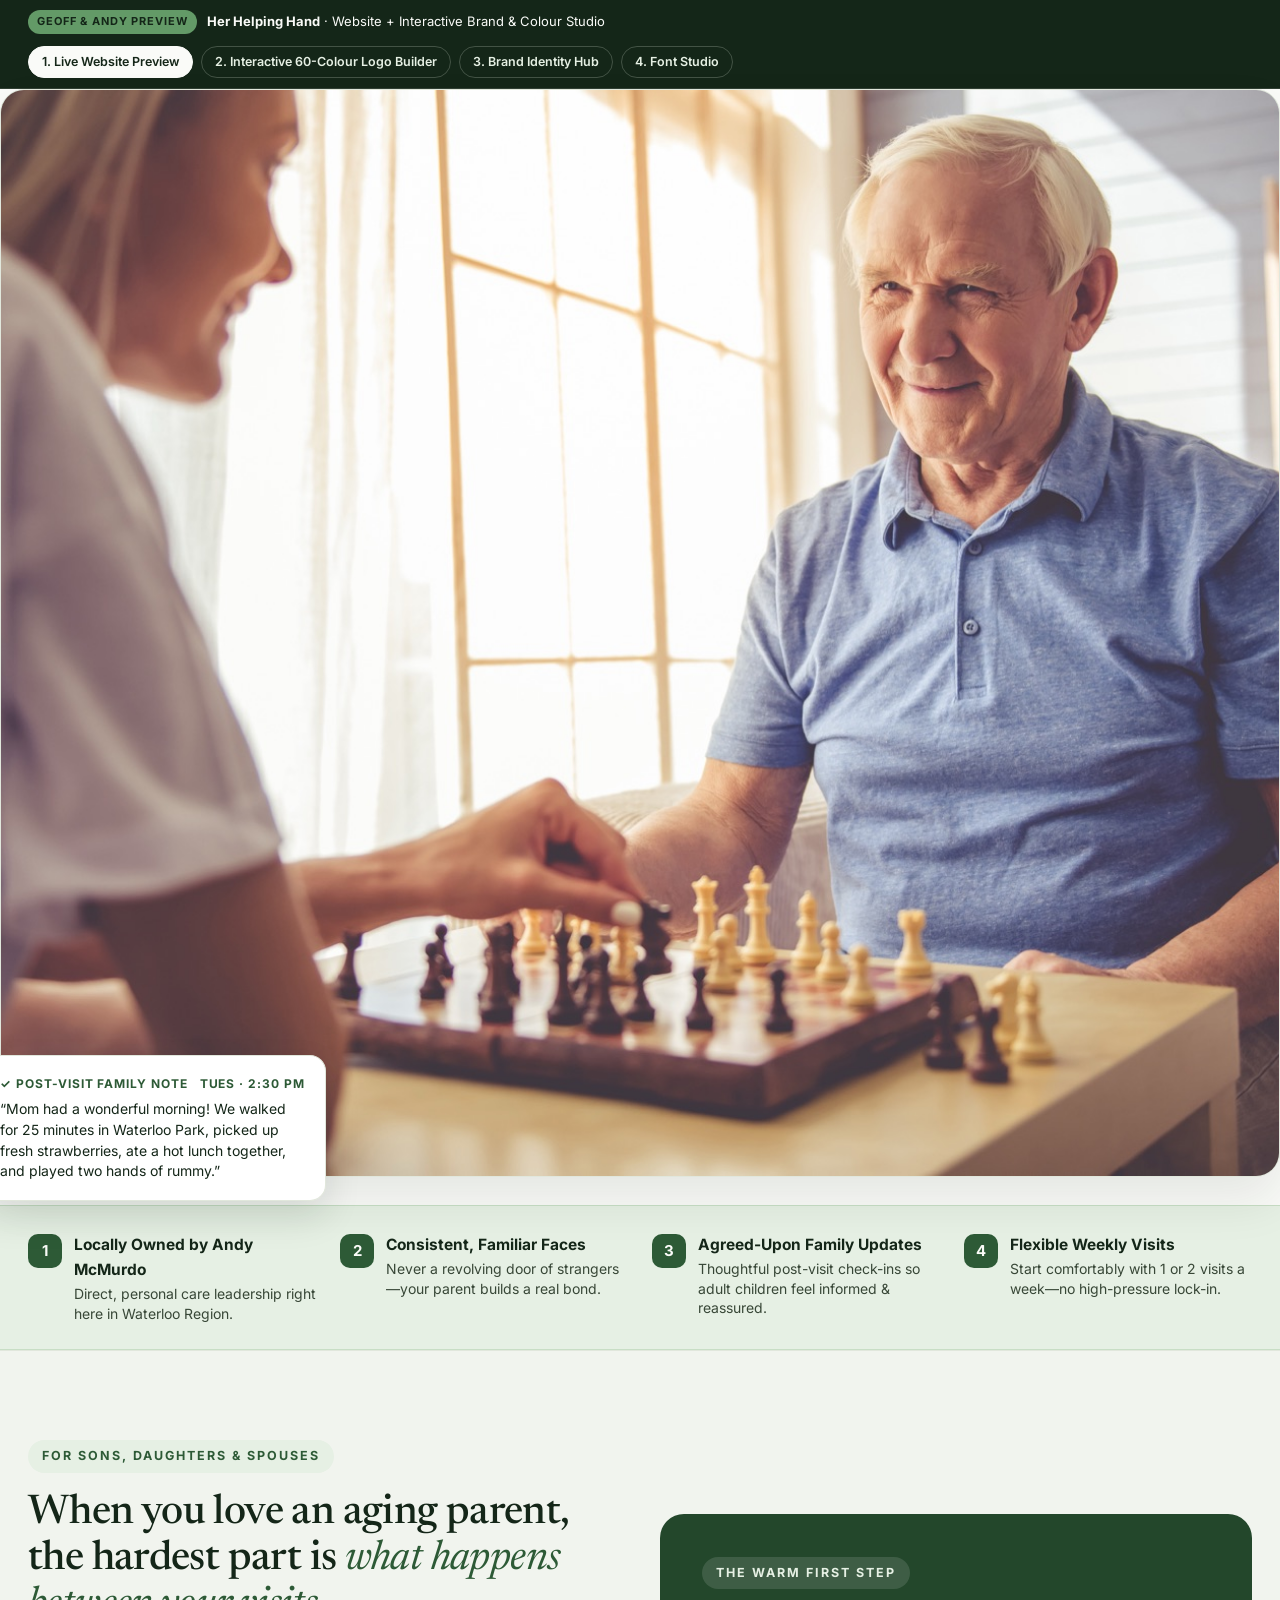
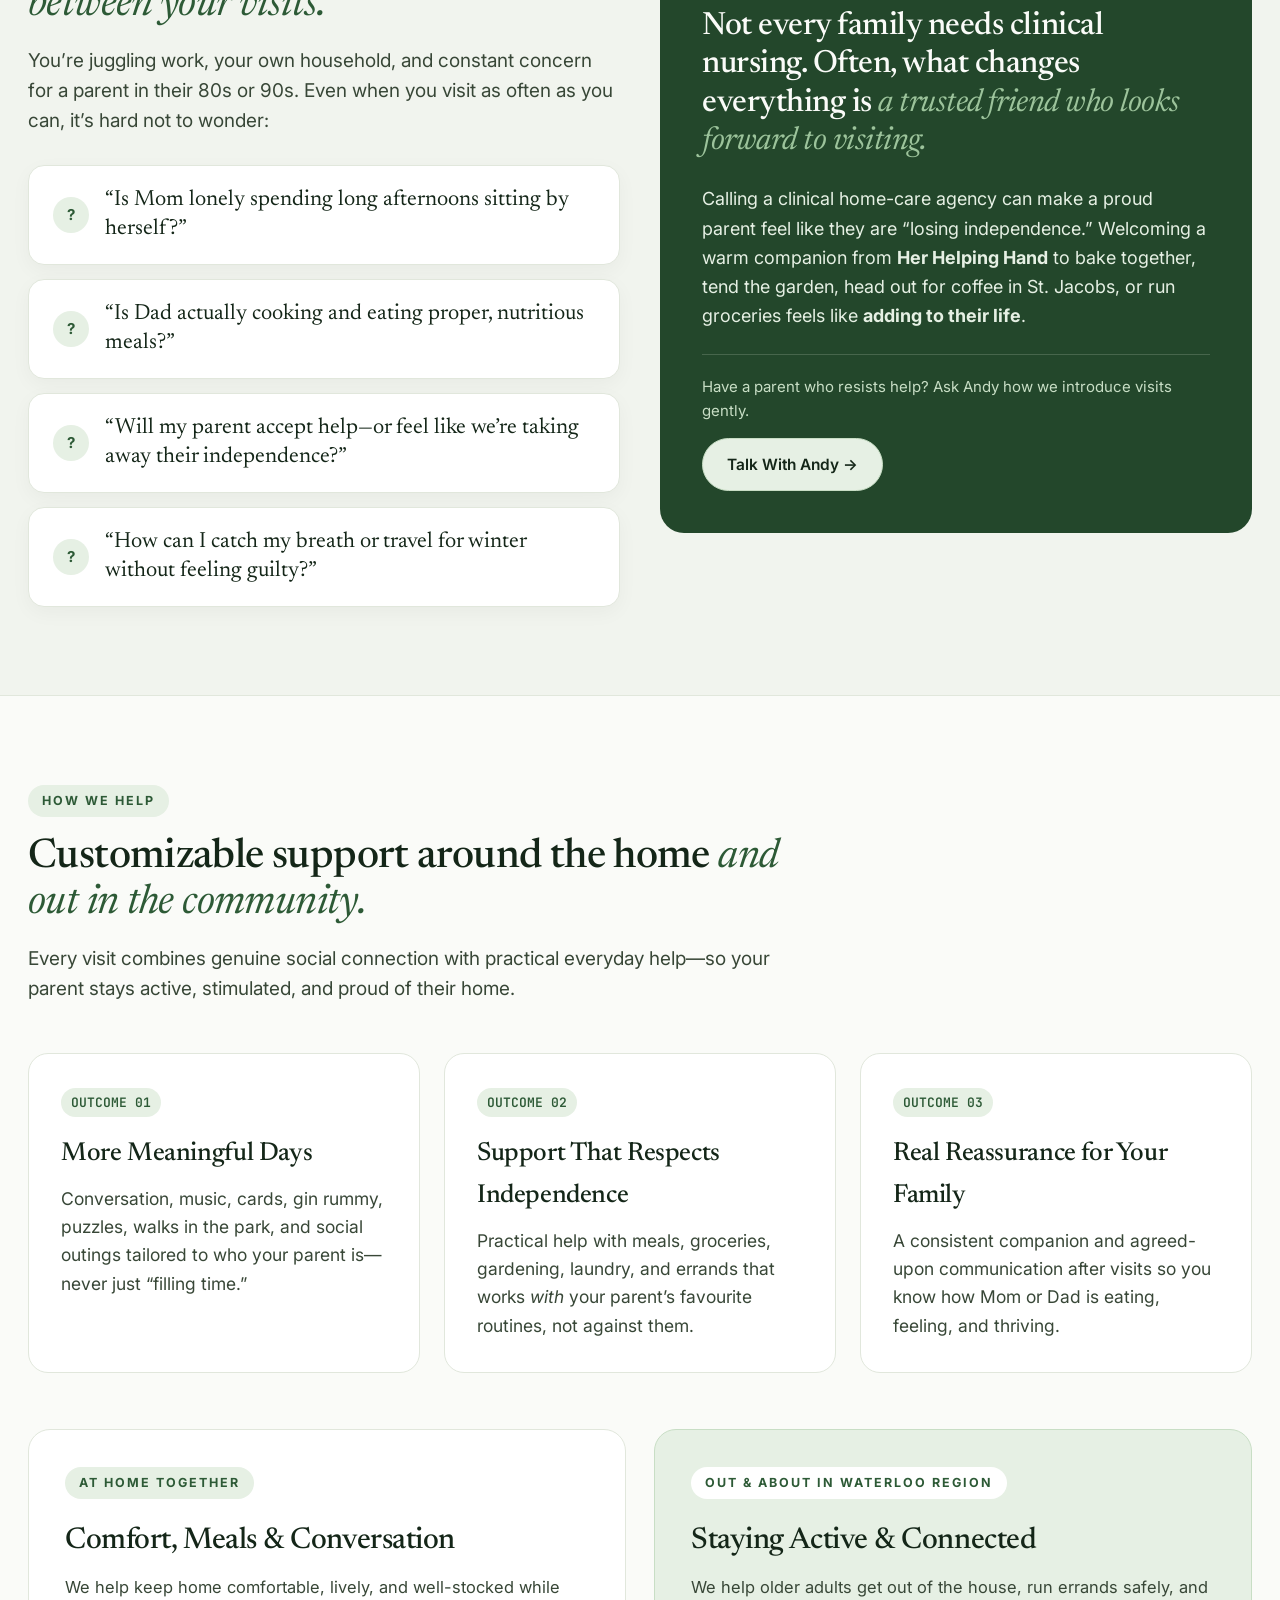
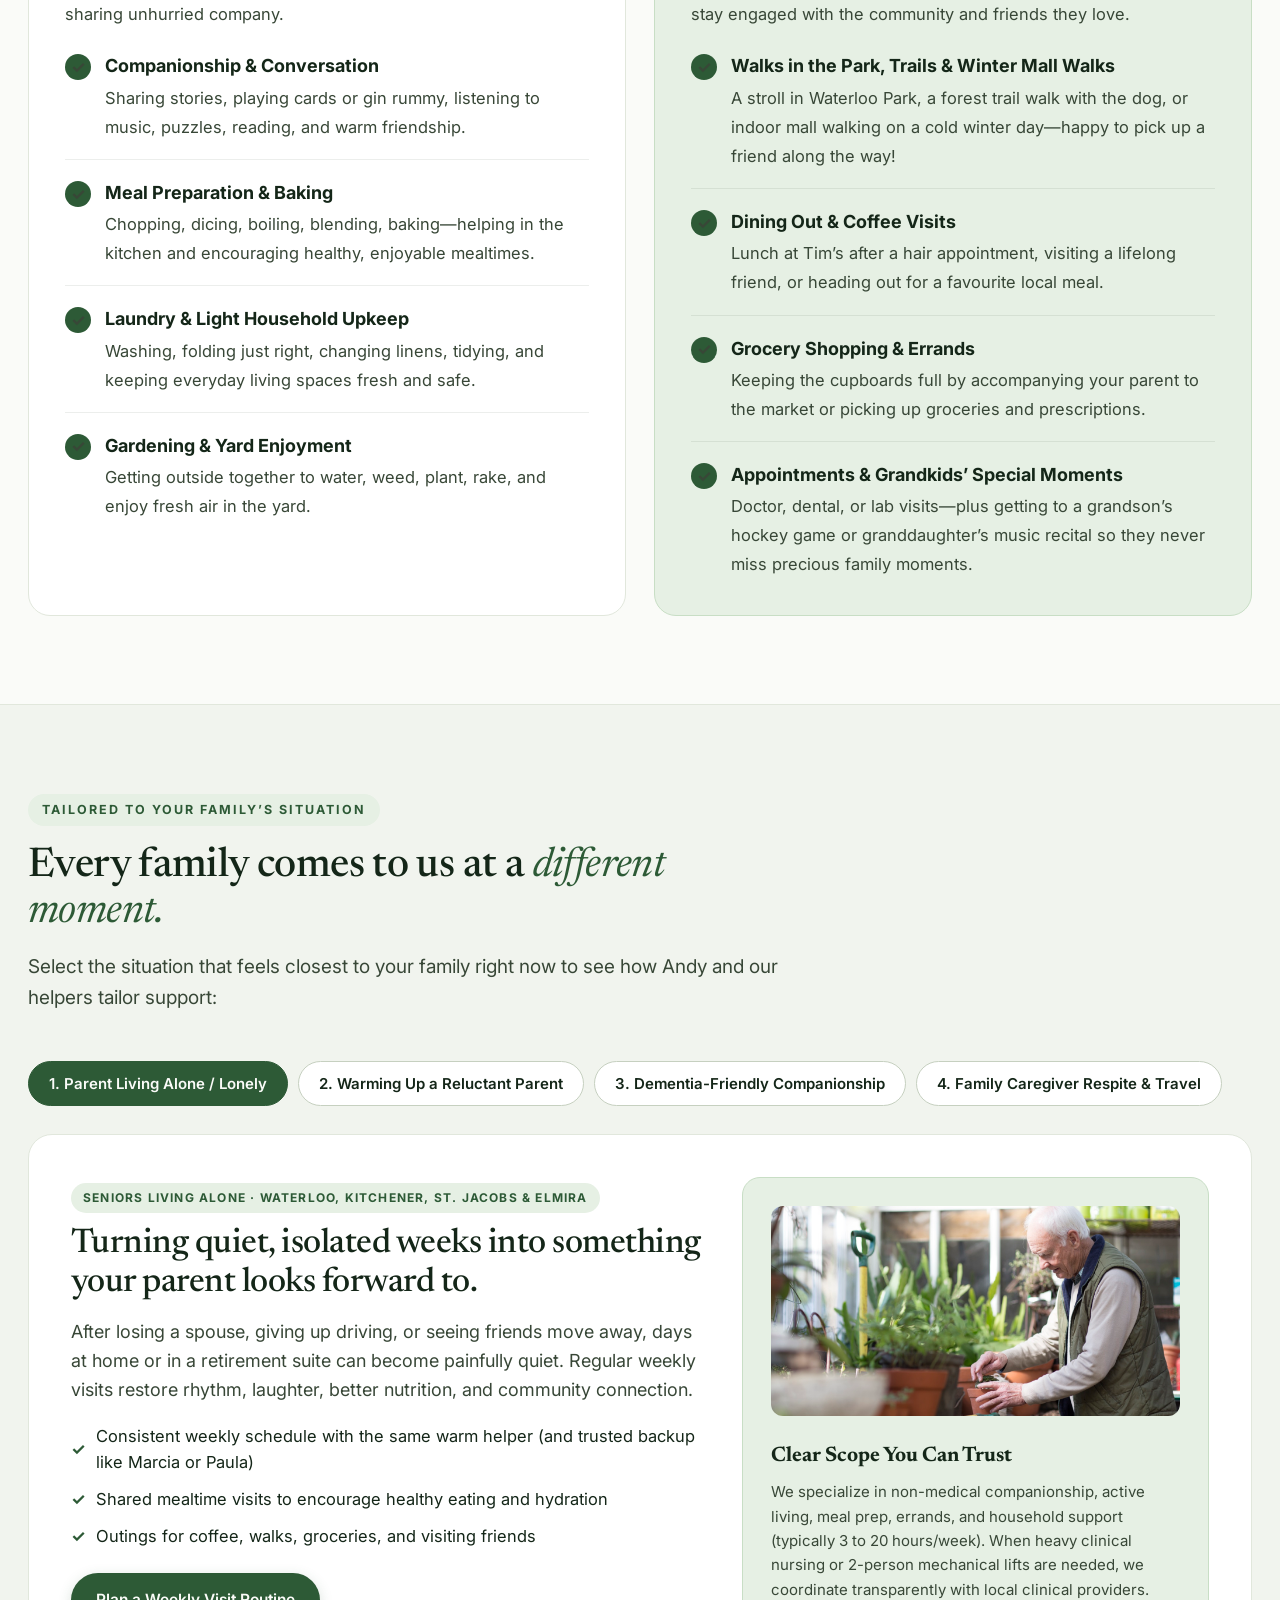
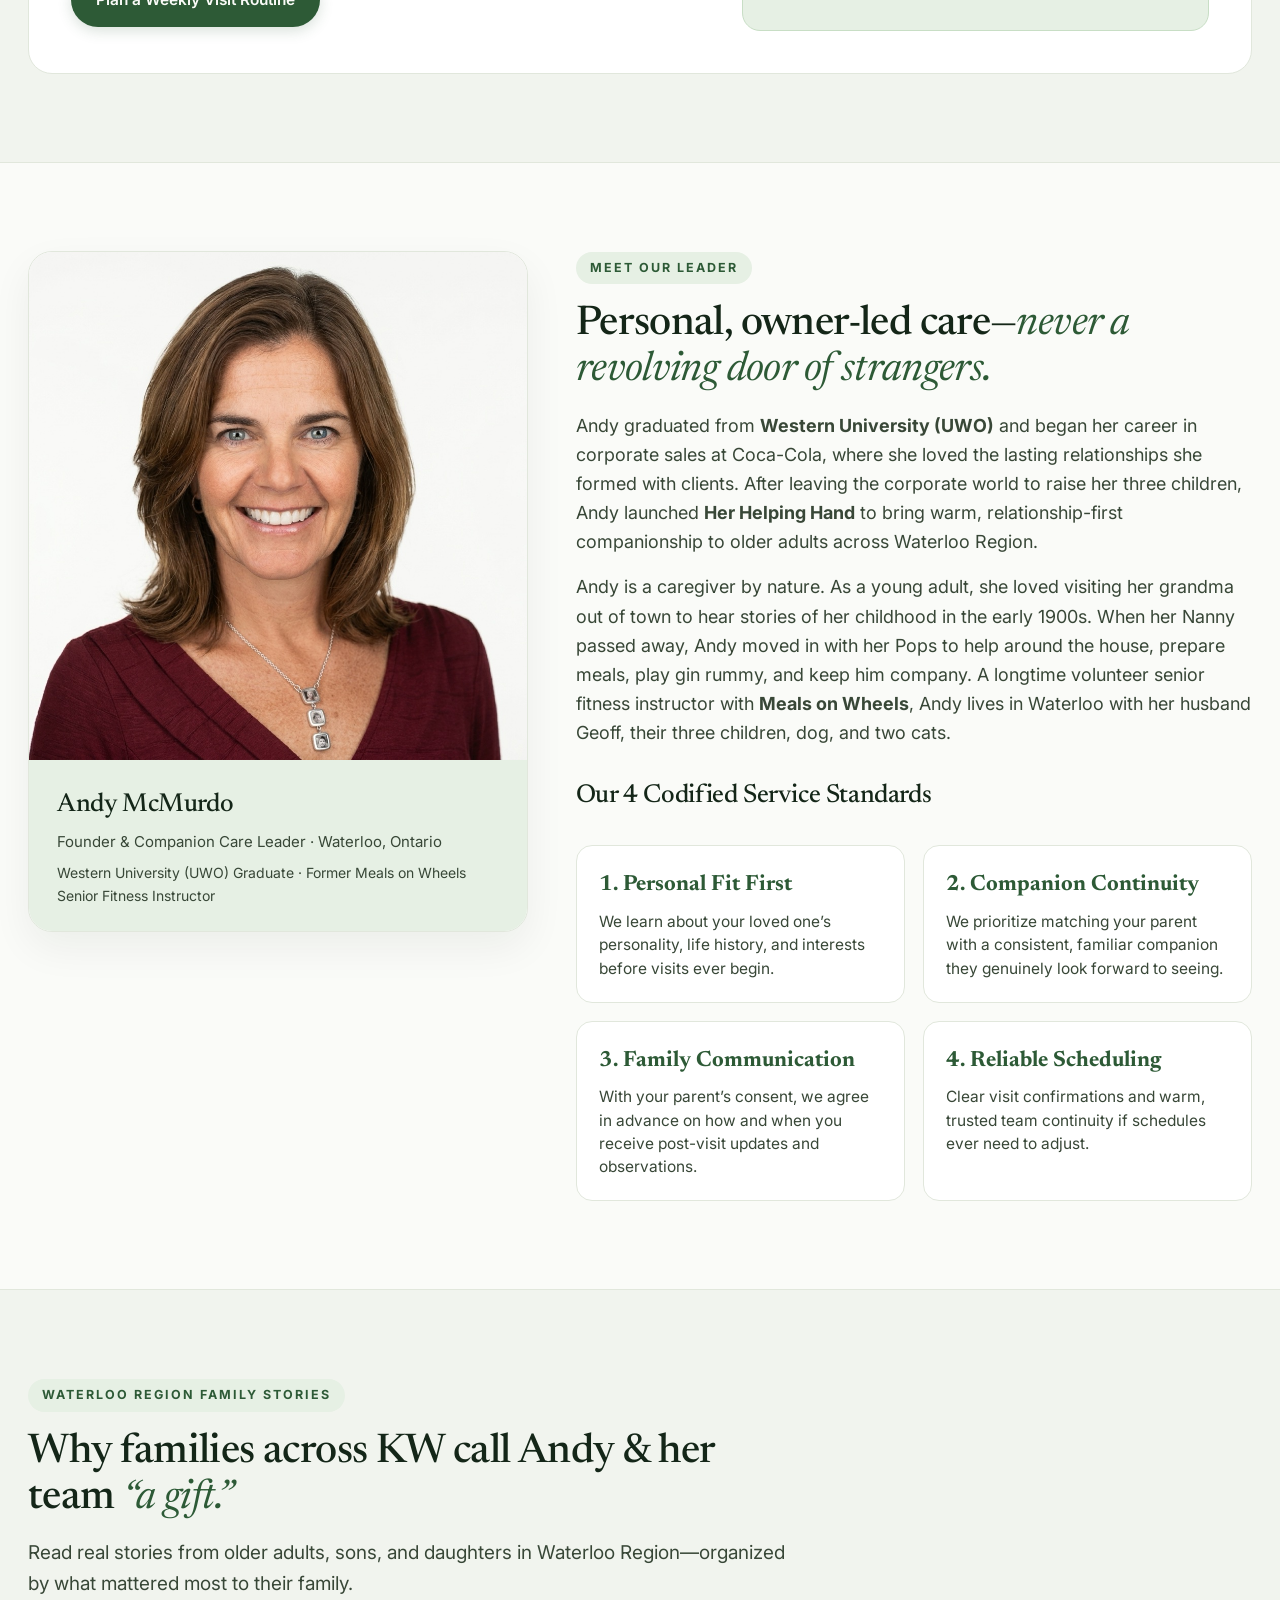
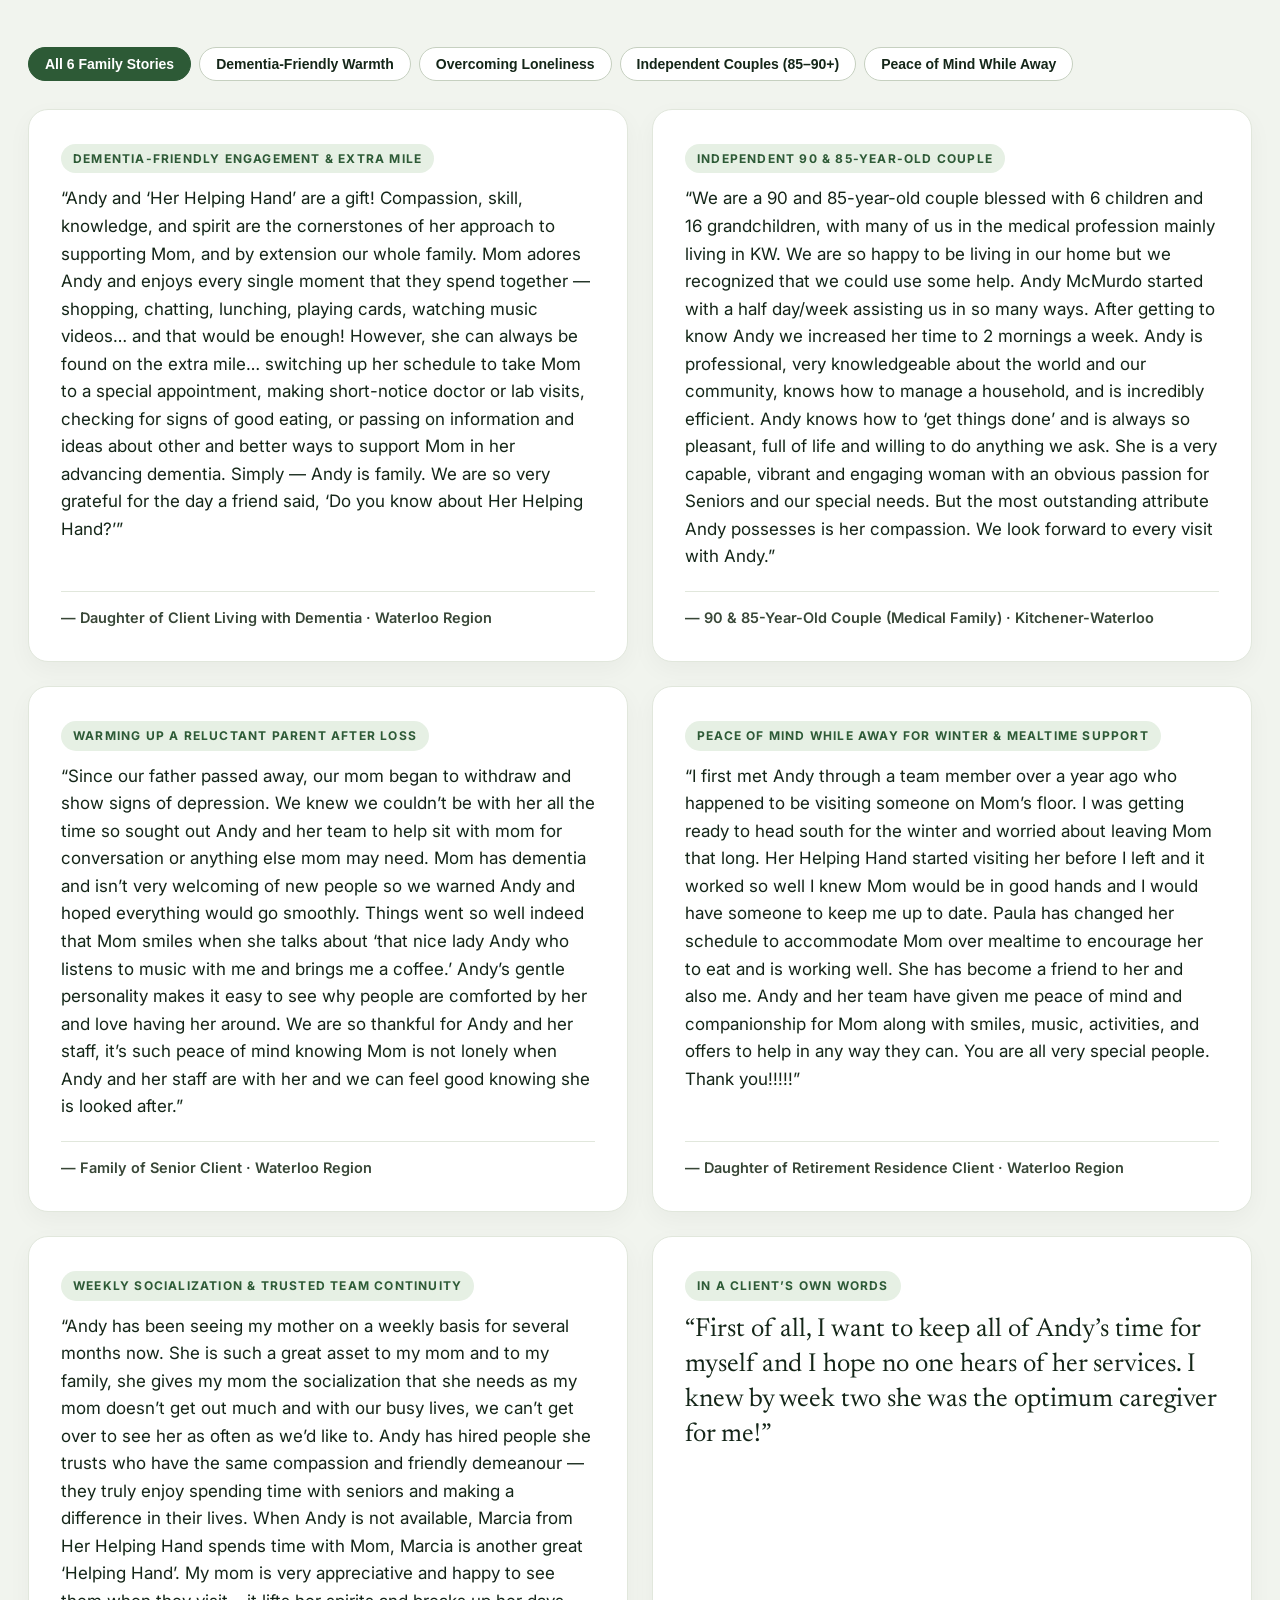
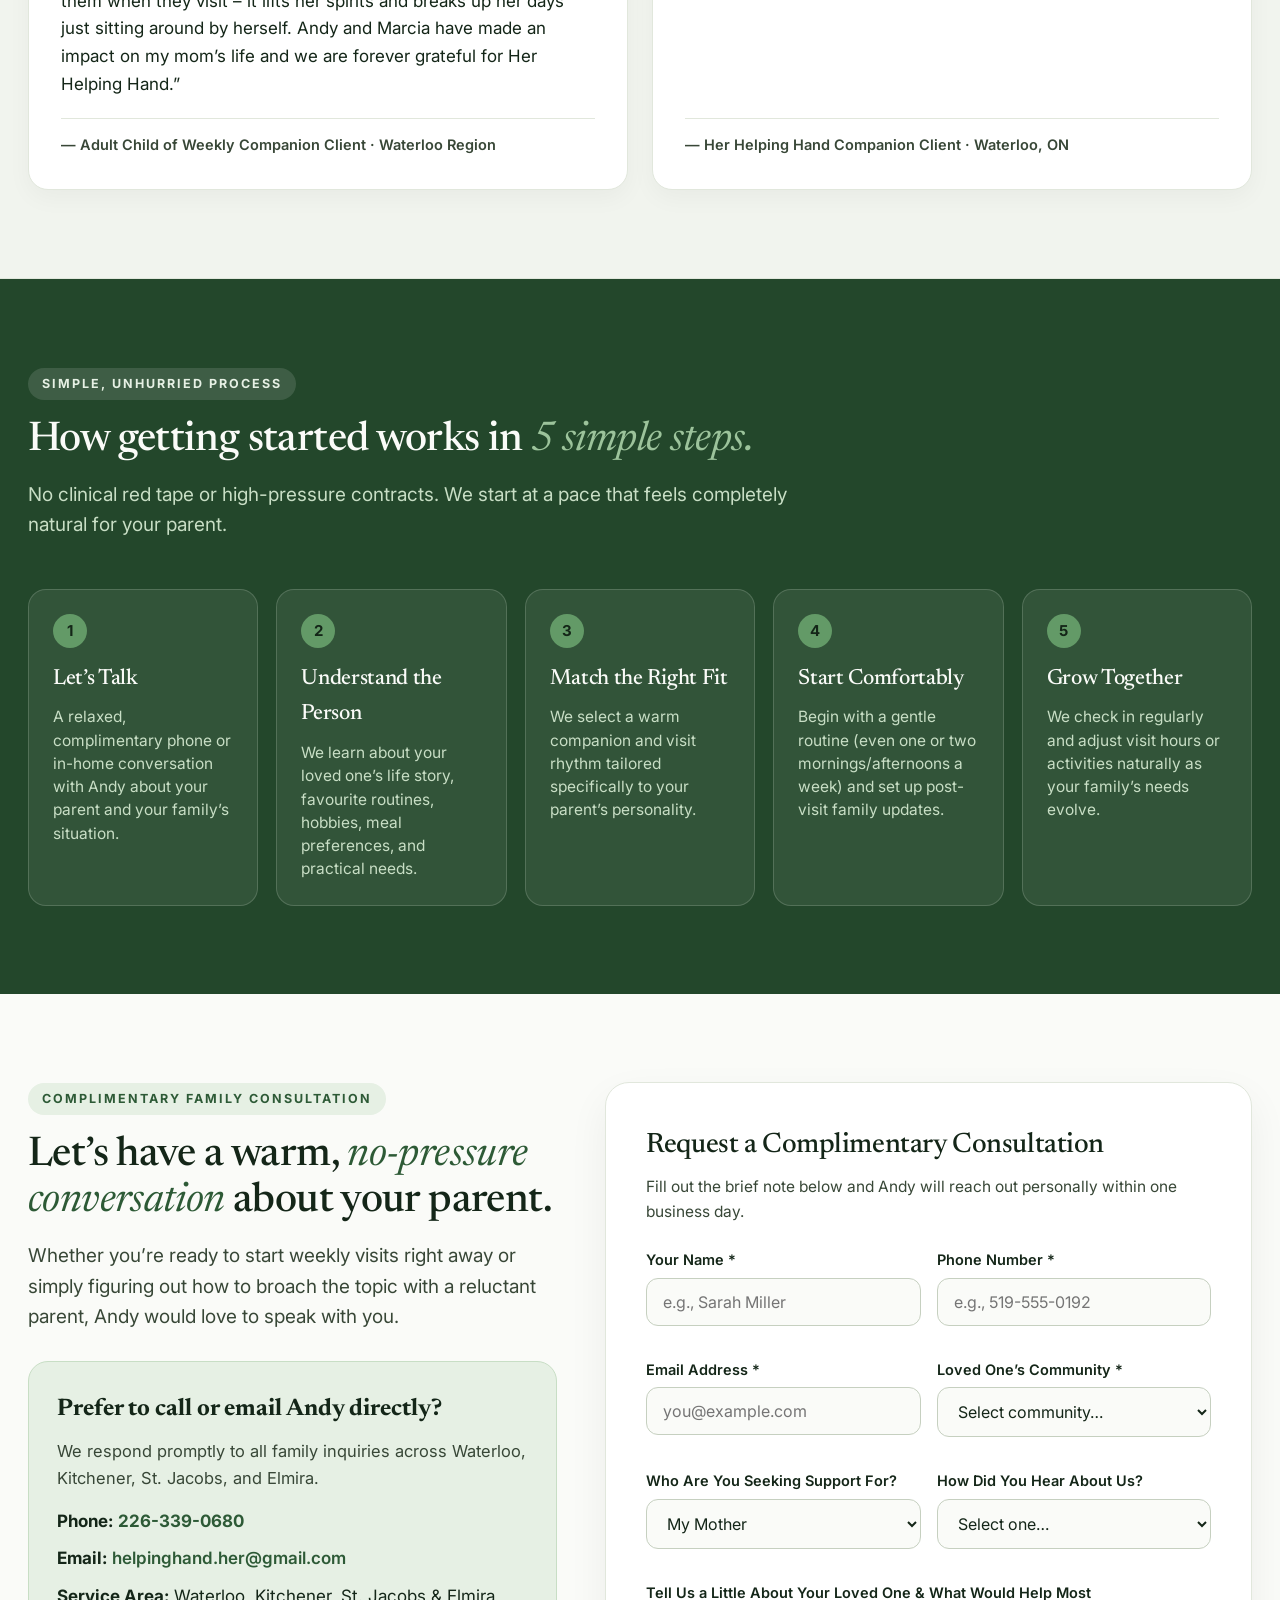
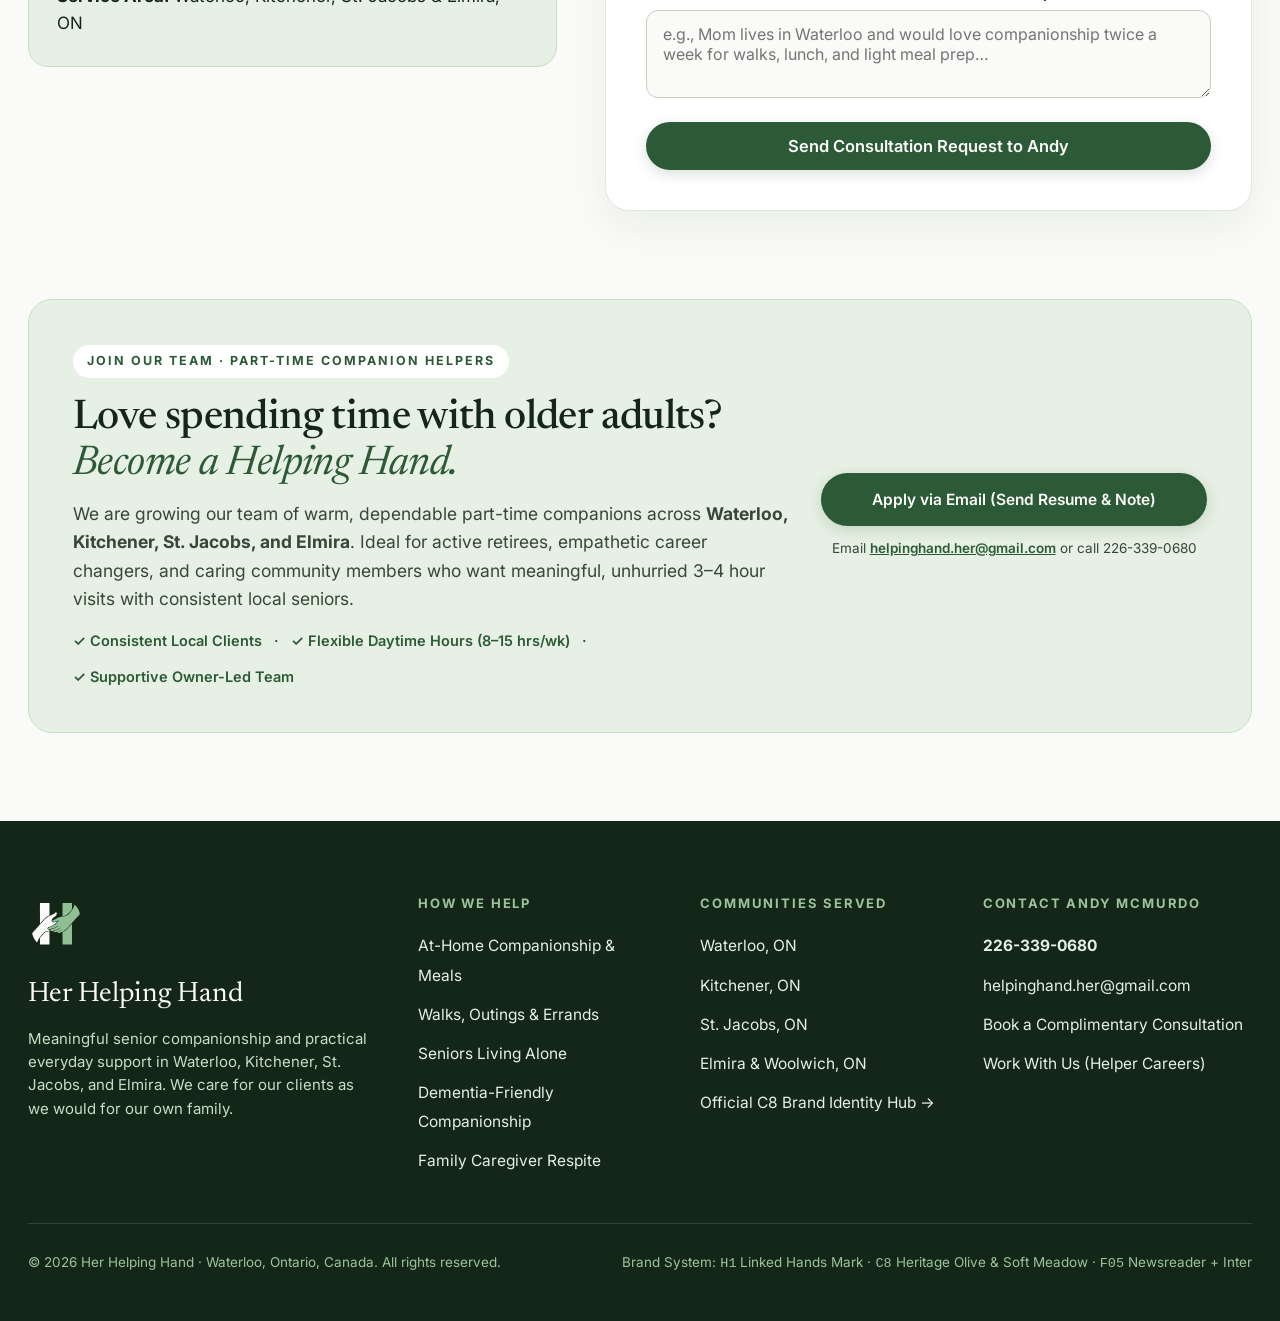
==== commit 5defcdb9: "Add interactive 60-colour Logo Builder Suite at /colors.html" ====
--- a/index.html
+++ b/index.html
@@ -953,64 +953,15 @@
   <div class="exec-preview-bar" id="execPreviewBar">
     <div class="exec-left">
       <span class="exec-badge">Geoff &amp; Andy Preview</span>
-      <span><strong>Her Helping Hand</strong> · New Website + Locked <code>C8</code> Brand &amp; <code>F05</code> Type System</span>
+      <span><strong>Her Helping Hand</strong> · Website + Interactive Brand &amp; Colour Studio</span>
     </div>
     <div class="exec-tabs">
       <a class="exec-tab active" href="index.html">1. Live Website Preview</a>
-      <a class="exec-tab" href="brand.html">2. C8 Brand Identity &amp; Logo Hub</a>
-      <a class="exec-tab" href="fonts.html">3. F05 Font &amp; Wordmark Studio</a>
-      <button class="exec-hide-btn" onclick="document.getElementById('execPreviewBar').classList.add('hidden')">Hide Bar ×</button>
+      <a class="exec-tab " href="colors.html">2. Interactive 60-Colour Logo Builder</a>
+      <a class="exec-tab " href="brand.html">3. Brand Identity Hub</a>
+      <a class="exec-tab " href="fonts.html">4. Font Studio</a>
     </div>
   </div>
-
-  <!-- STICKY HEADER -->
-  <header class="site-header">
-    <div class="nav-container">
-      <a class="brand-link" href="#">
-        <img src="logos/svg/her-helping-hand-logo-horizontal.svg" alt="Her Helping Hand — Waterloo Region Senior Companionship" />
-      </a>
-      <ul class="nav-links">
-        <li><a href="#how-we-help">How We Help</a></li>
-        <li><a href="#family-needs">By Family Need</a></li>
-        <li><a href="#meet-andy">Meet Andy</a></li>
-        <li><a href="#family-stories">Family Stories</a></li>
-        <li><a href="#how-it-works">How It Works</a></li>
-        <li><a href="#work-with-us">Join Our Team</a></li>
-      </ul>
-      <div class="nav-actions">
-        <a class="btn btn-outline" href="tel:2263390680">Call 226-339-0680</a>
-        <a class="btn btn-primary" href="#book-consultation">Book a Consultation</a>
-      </div>
-    </div>
-  </header>
-
-  <!-- 1. HERO SECTION -->
-  <section class="hero-section">
-    <div class="container">
-      <div class="hero-grid">
-        <div>
-          <div class="eyebrow">
-            <span class="eyebrow-dot"></span>
-            Serving Waterloo · Kitchener · St. Jacobs · Elmira
-          </div>
-          <h1 class="hero-title">
-            Meaningful companionship for your loved one. <em>Greater peace of mind</em> for you.
-          </h1>
-          <p class="hero-lead">
-            Personalized companionship and everyday home support for older adults in Waterloo Region—built around their interests, independence, and favourite routines.
-          </p>
-          <div class="hero-ctas">
-            <a class="btn btn-primary" href="#book-consultation">Book a Complimentary Consultation</a>
-            <a class="btn btn-secondary" href="#how-we-help">Explore How We Help</a>
-          </div>
-          <div class="hero-reassurance">
-            <img src="assets/images/andy-mcmurdo-founder.jpg" alt="Andy McMurdo, Founder of Her Helping Hand" />
-            <div>
-              <strong style="color:var(--hhh-wordmark-ink);">Locally owned &amp; personally led by Andy McMurdo</strong><br/>
-              <span>“We care for our clients as we would for our own family—matching your parent with the same trusted, familiar companion every week.”</span>
-            </div>
-          </div>
-        </div>
 
         <div class="hero-visual">
           <div class="hero-photo-frame">
@@ -1755,3 +1706,4 @@
   </script>
 </body>
 </html>
+
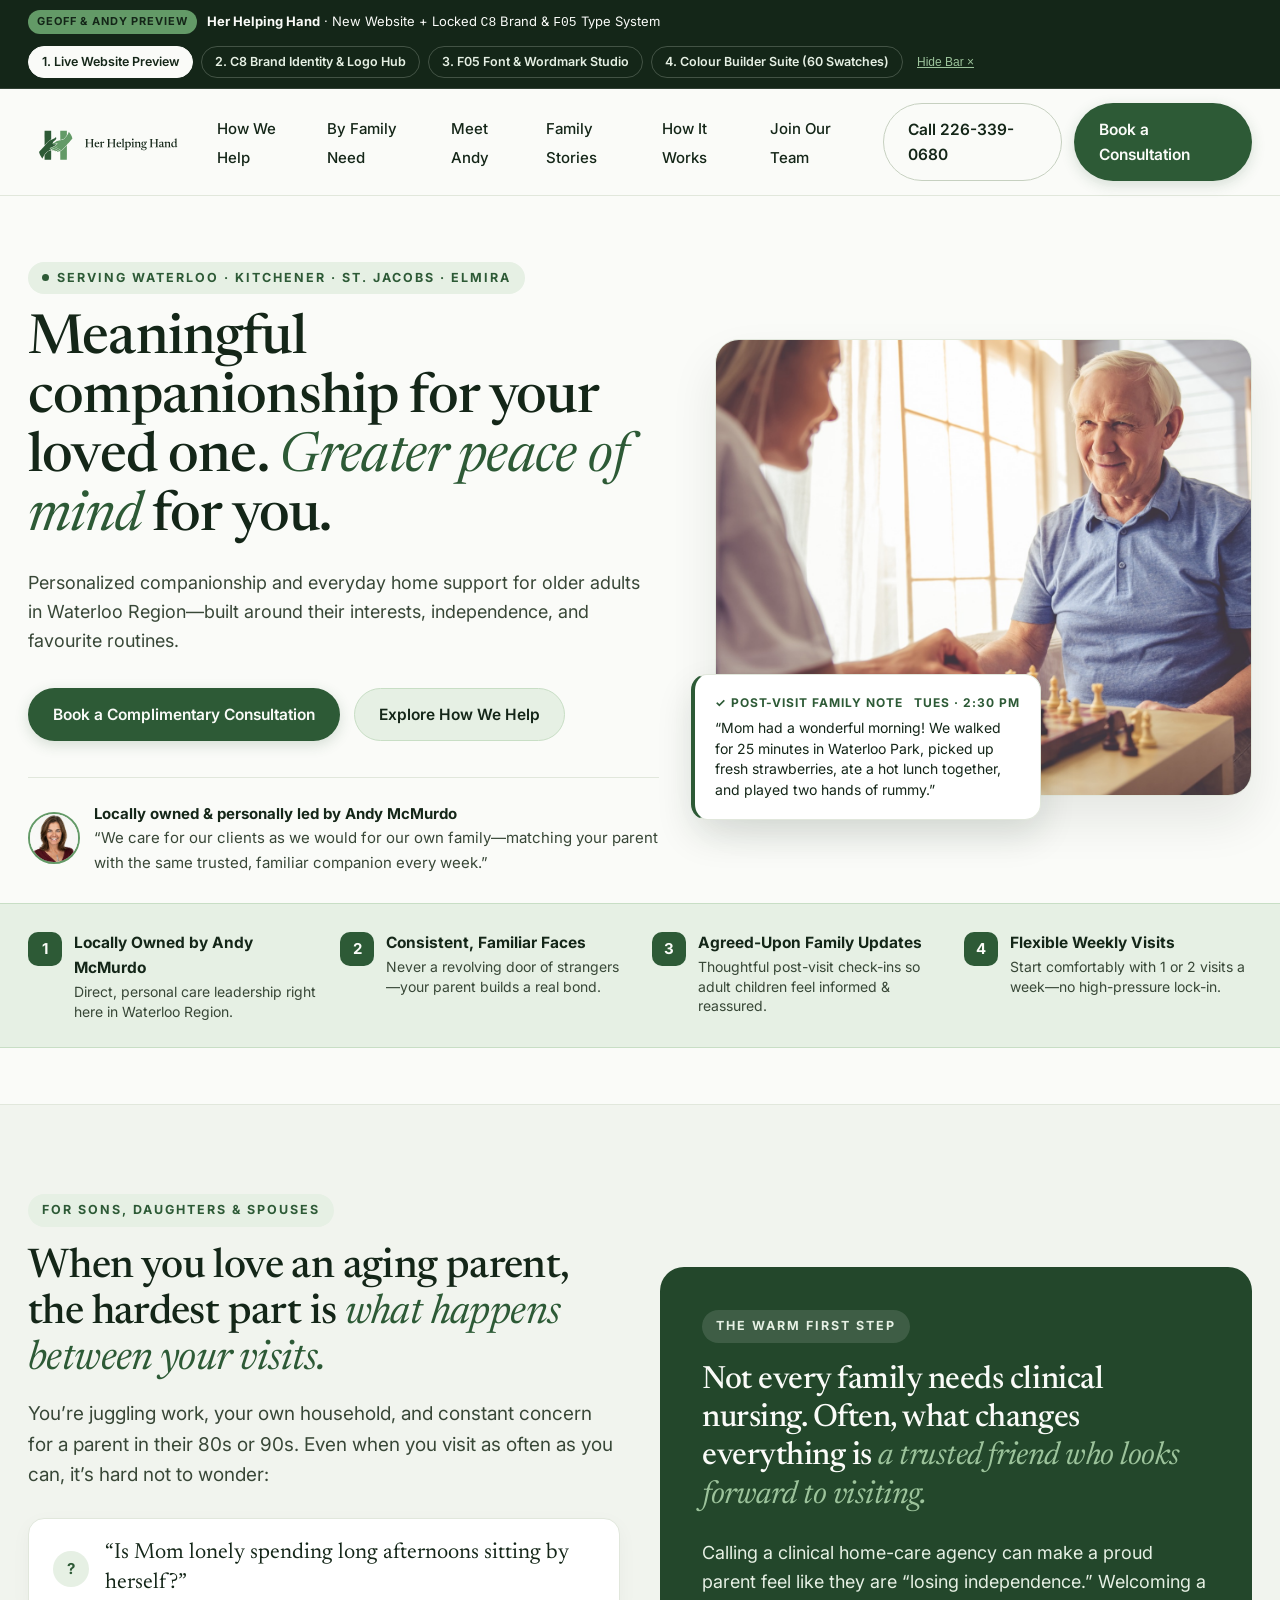
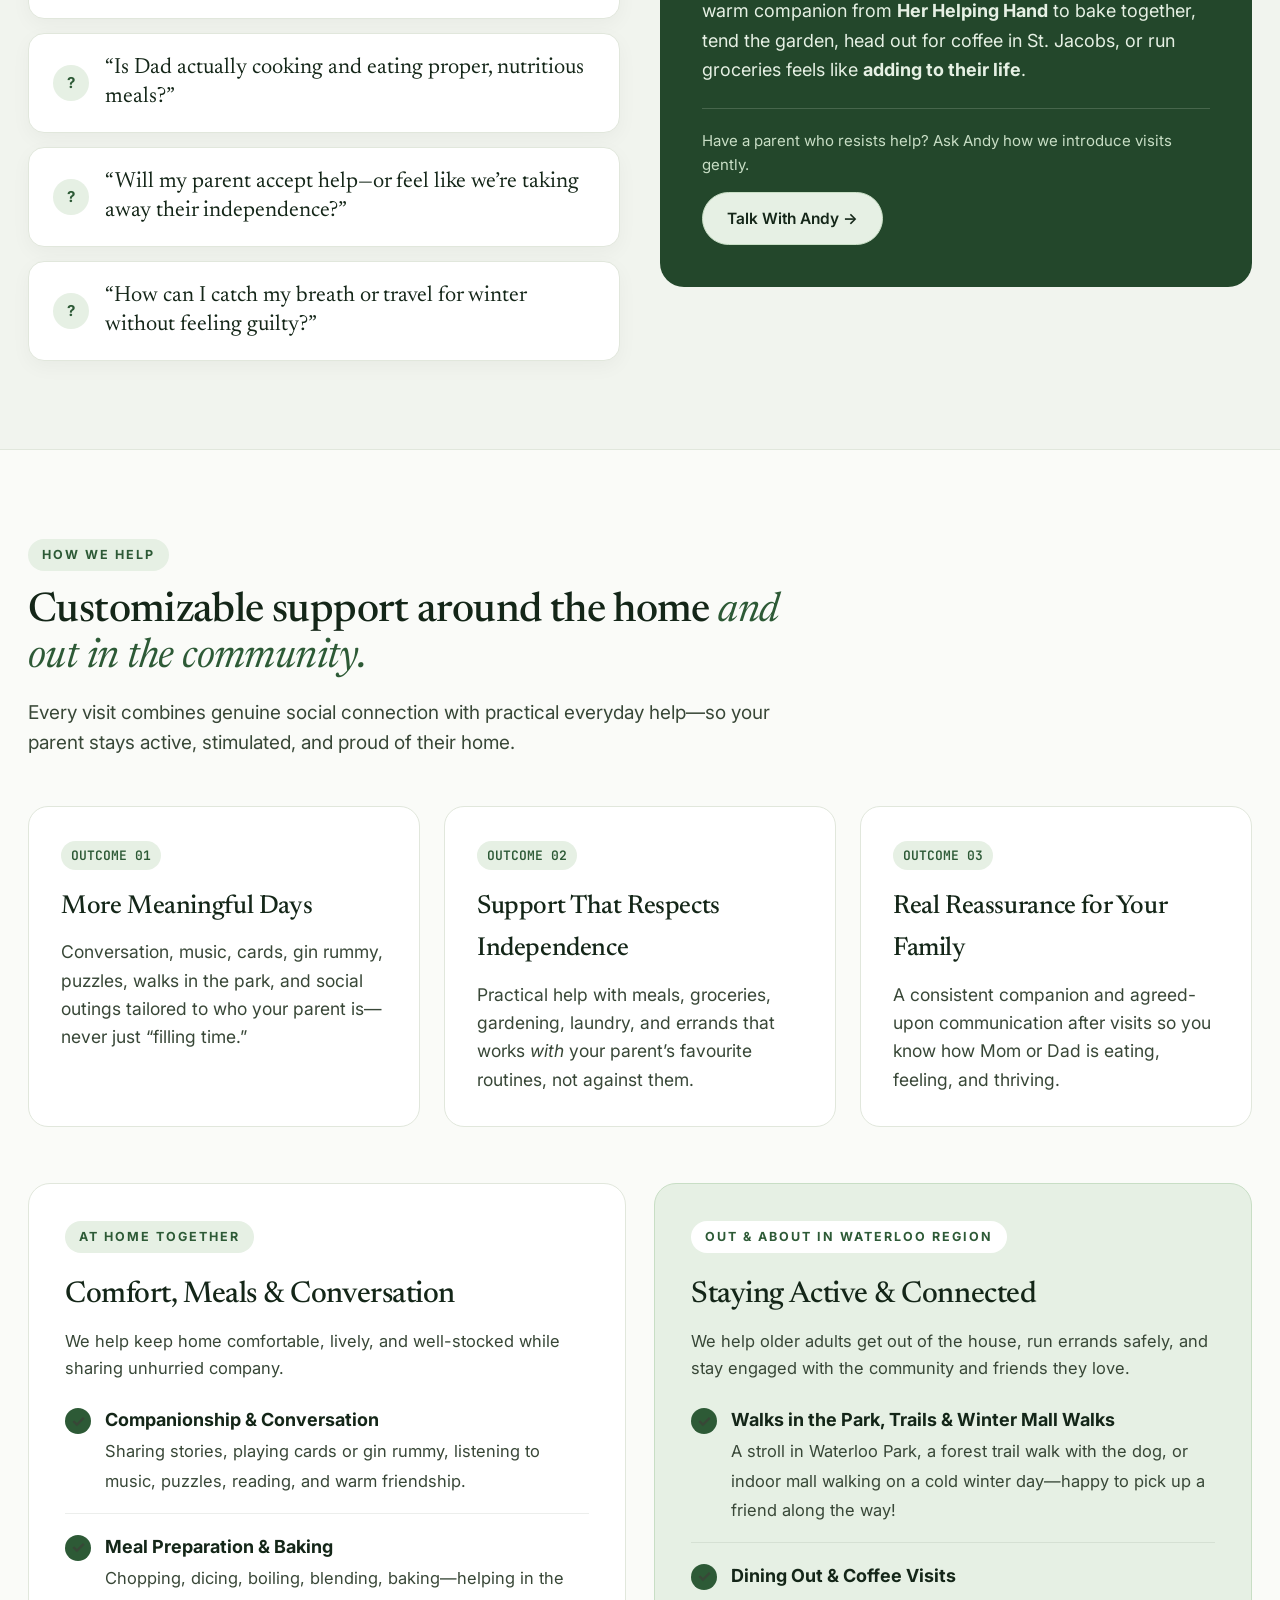
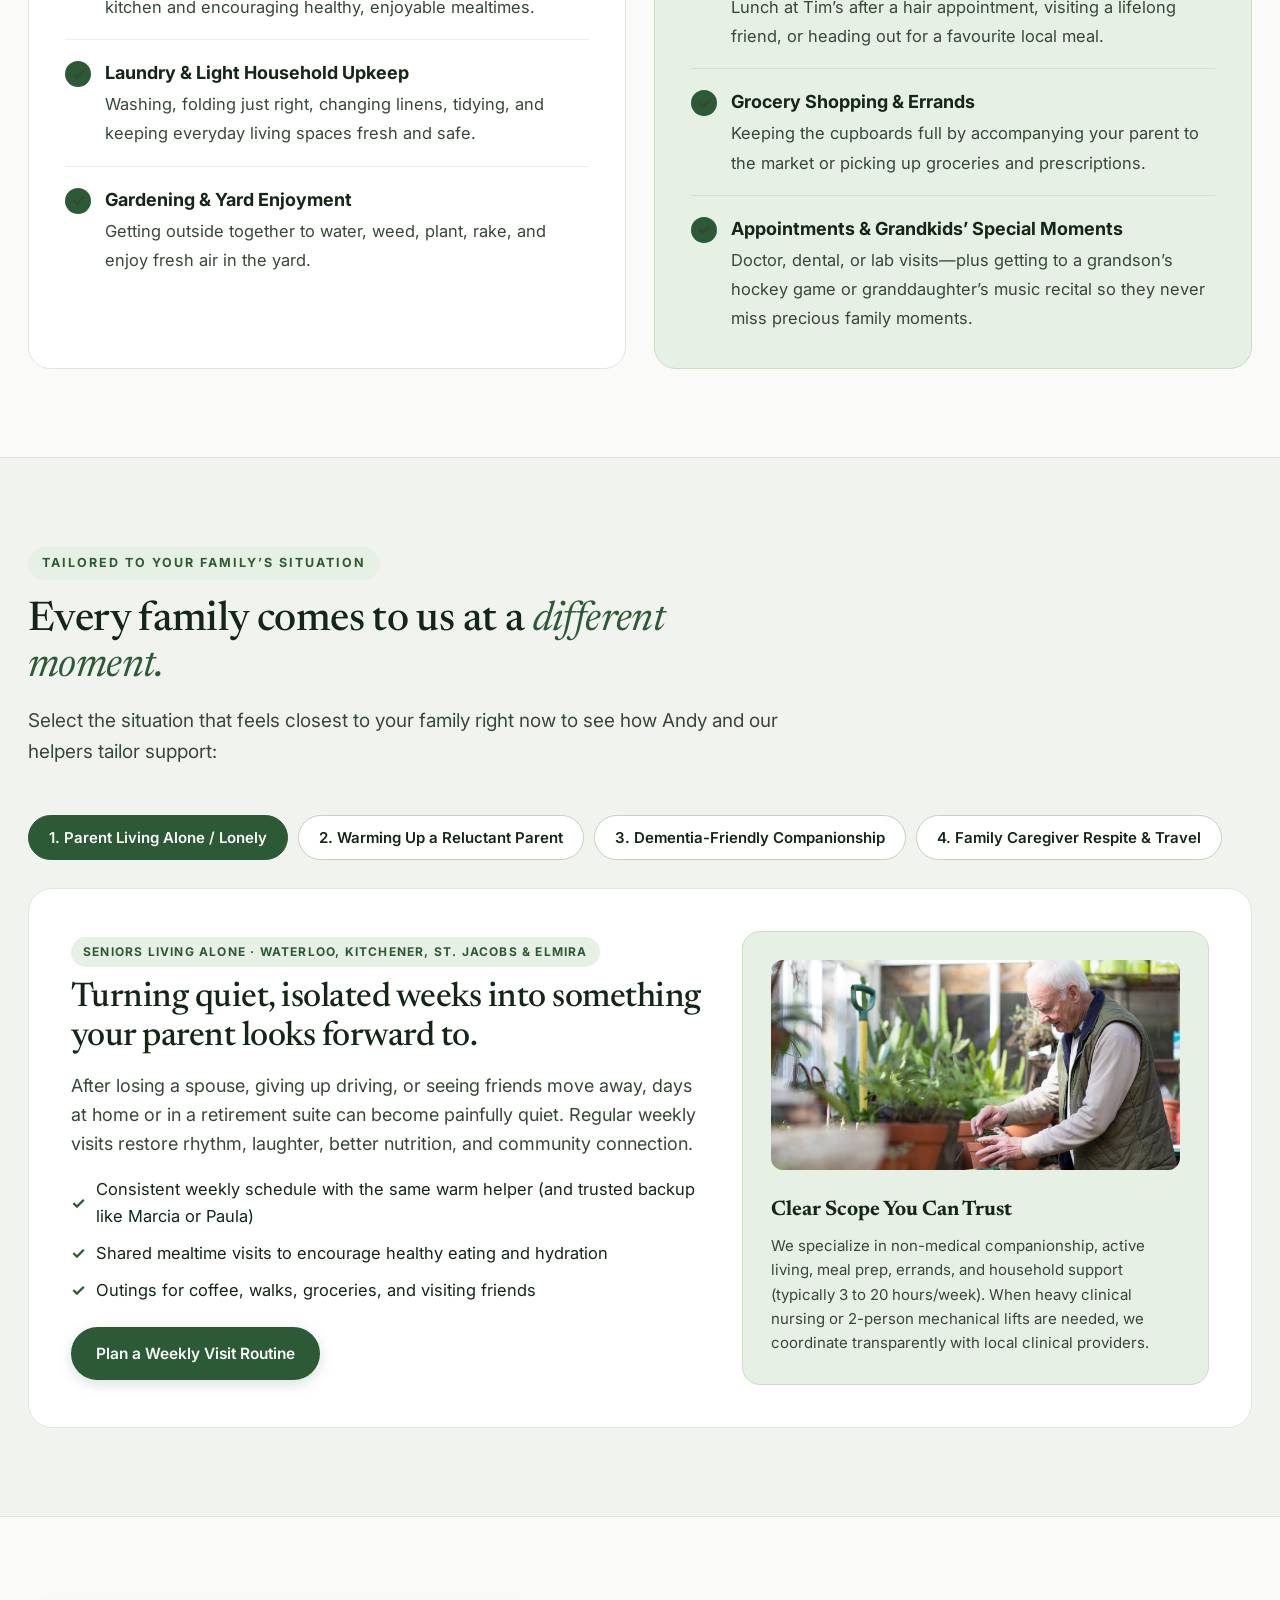
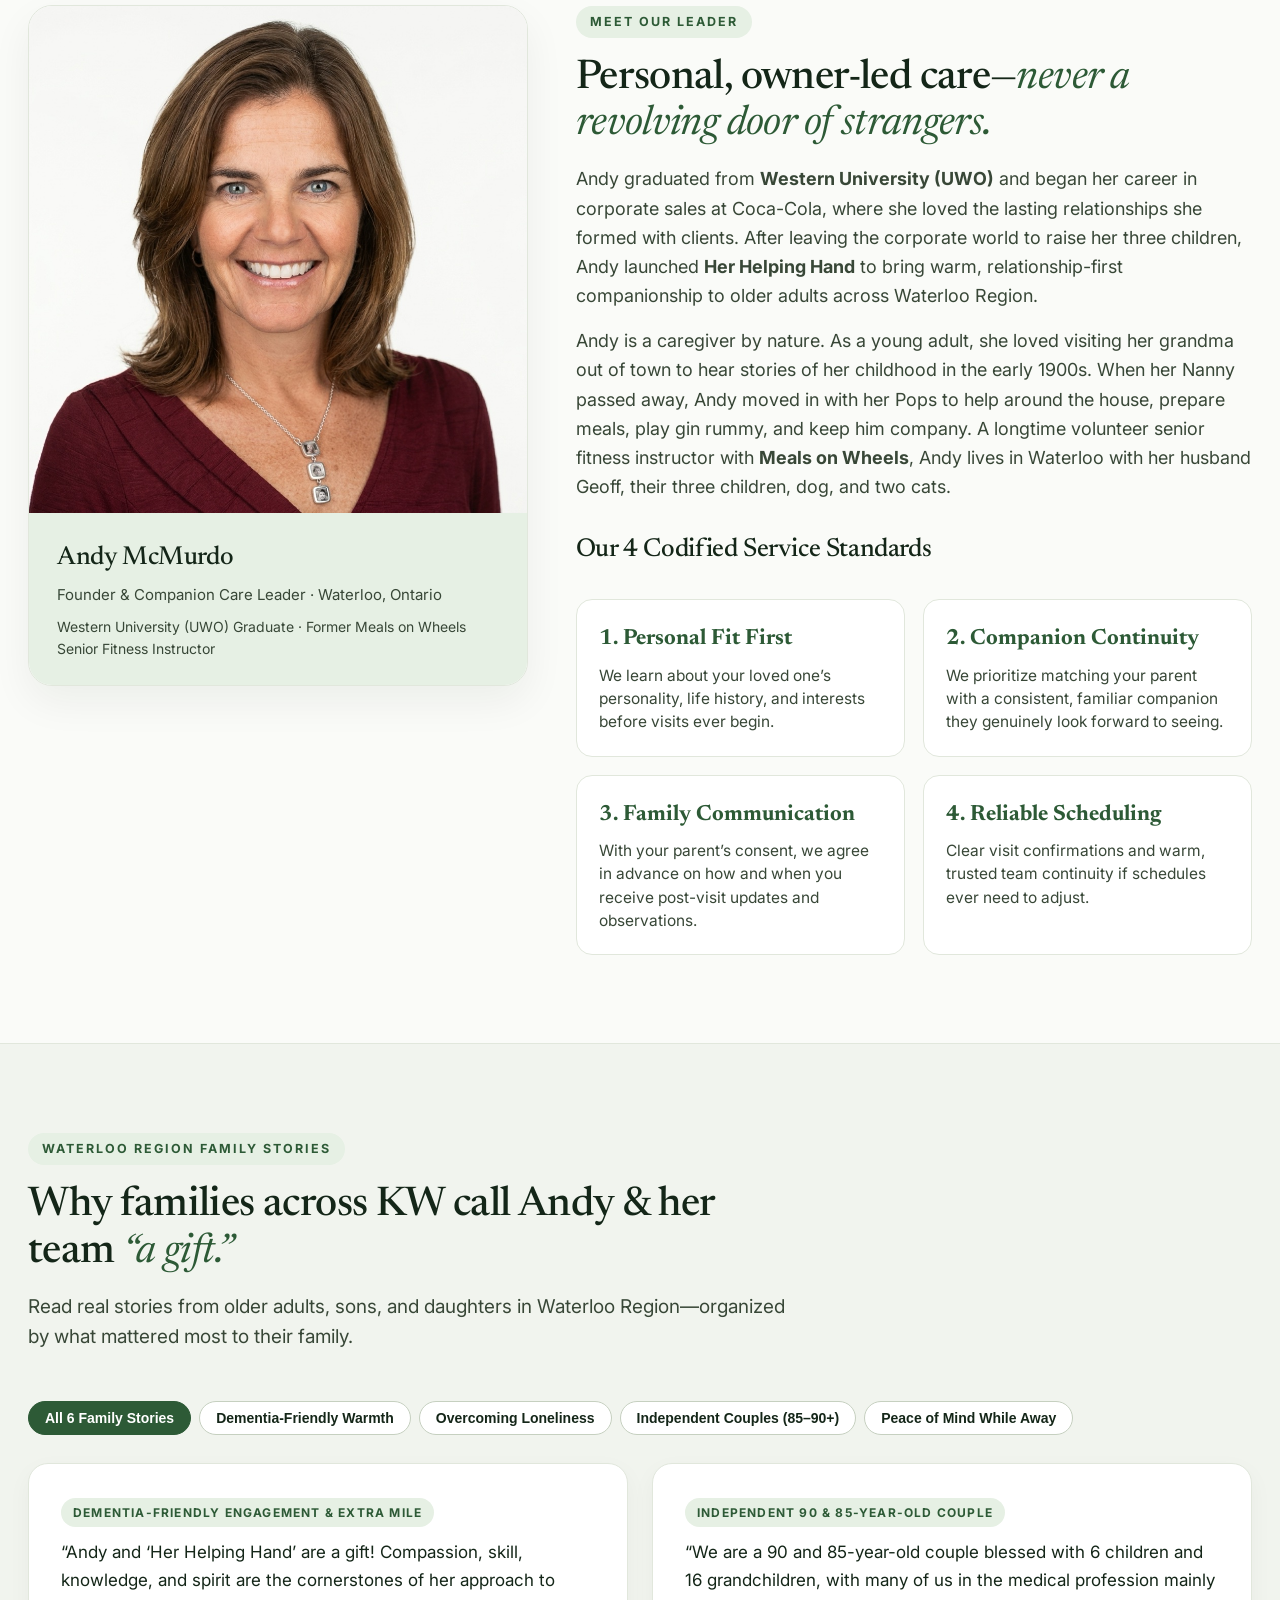
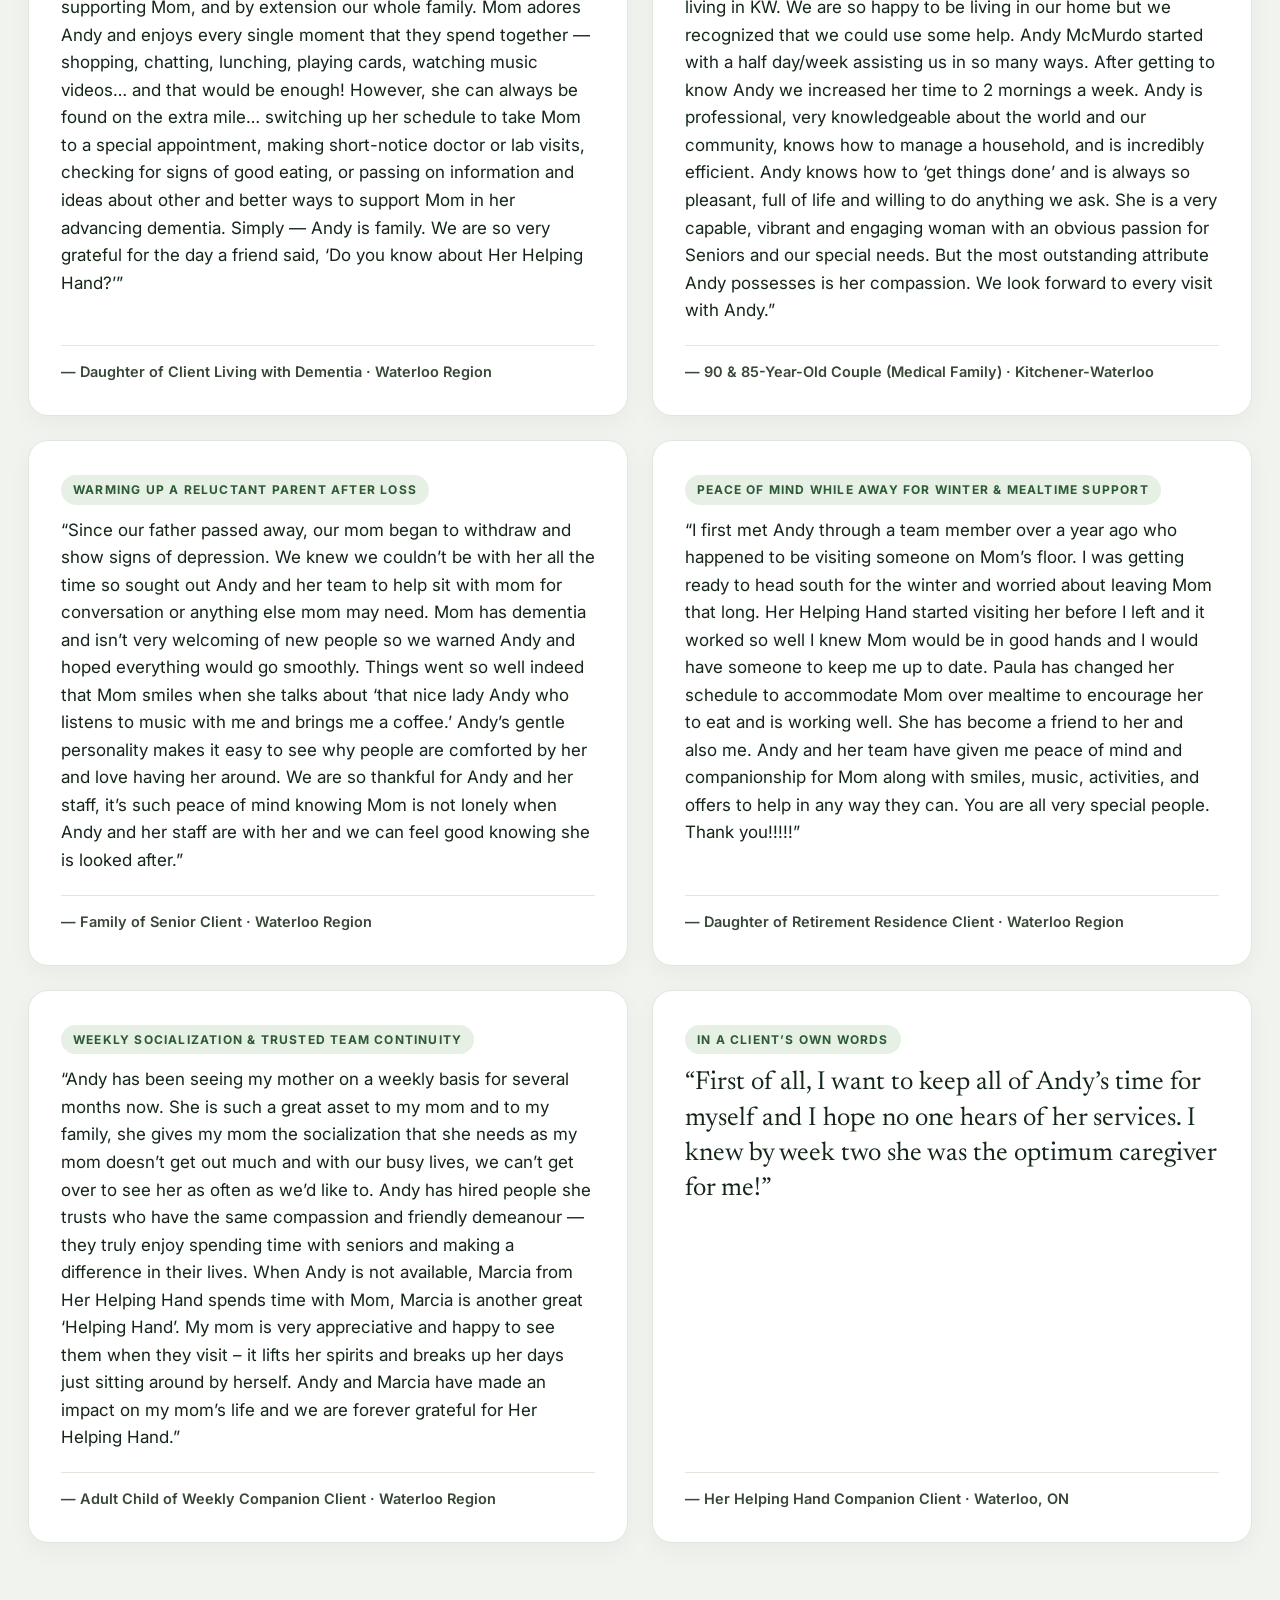
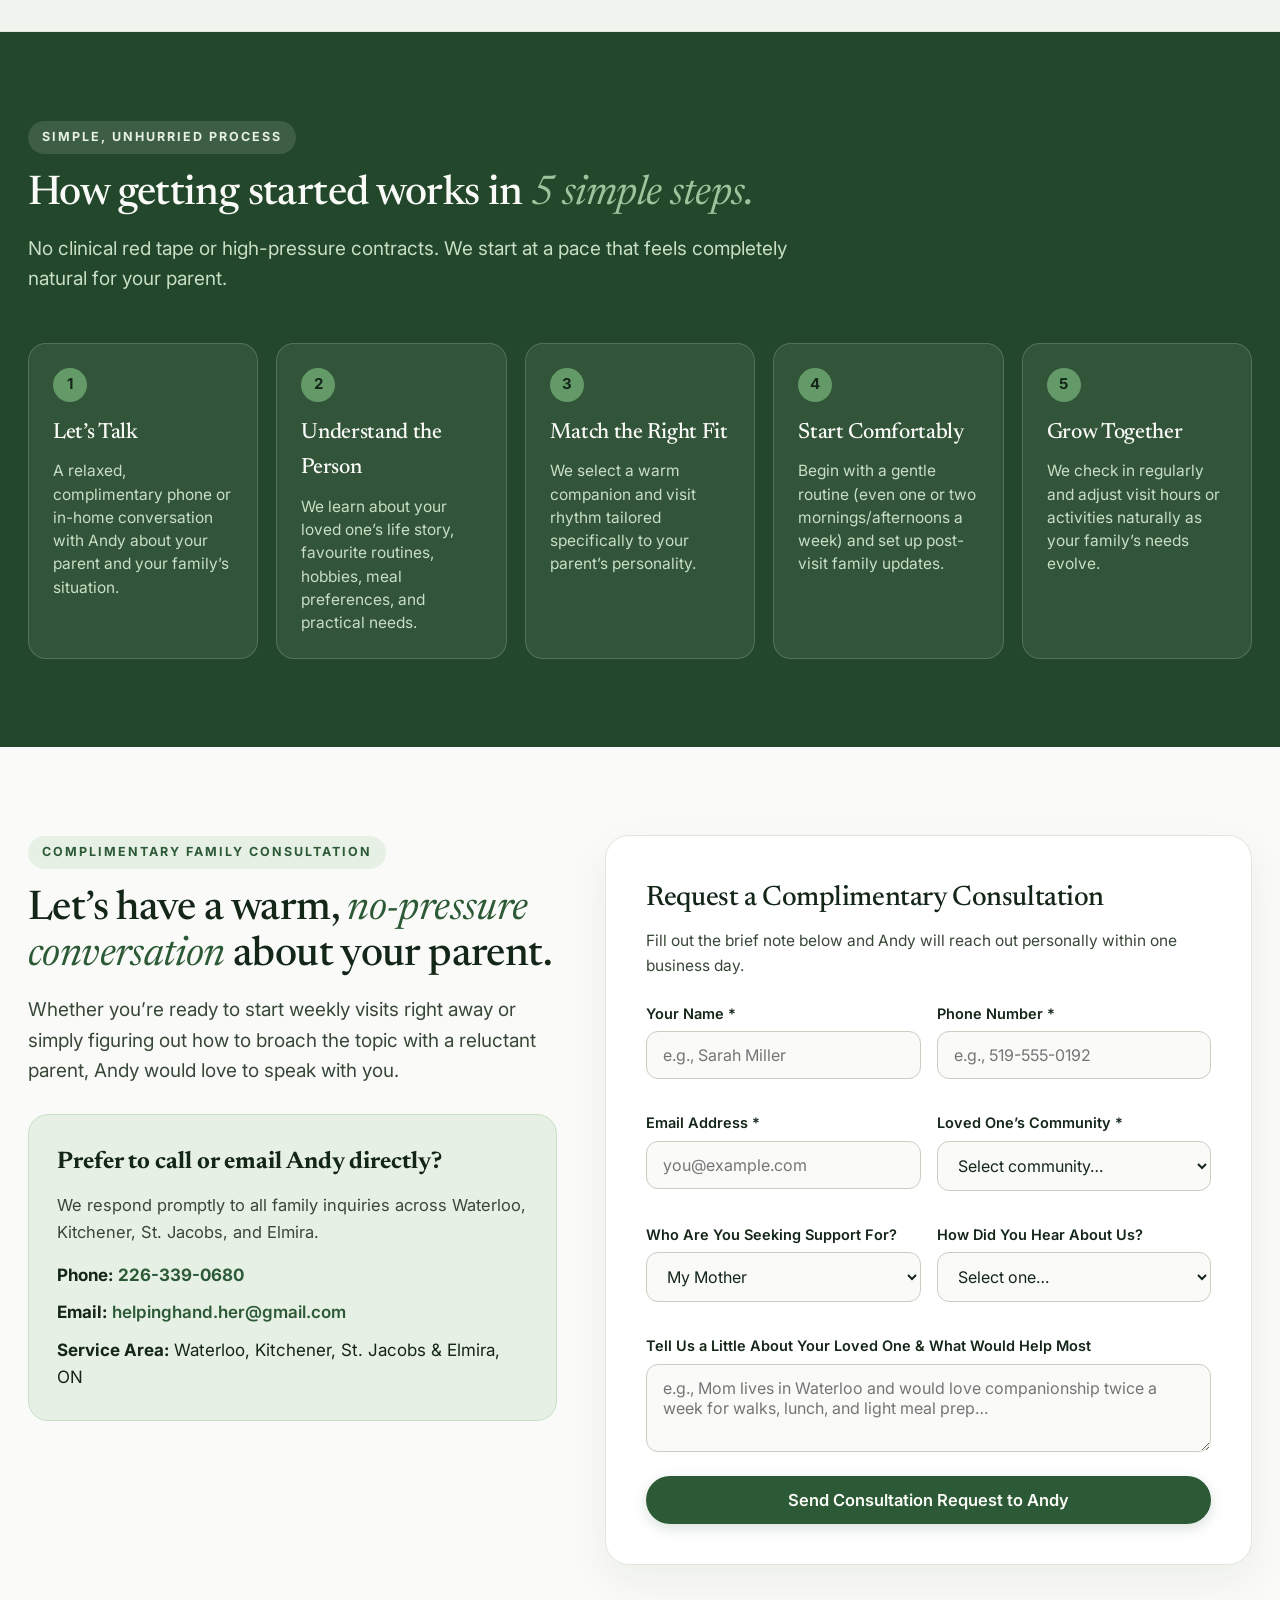
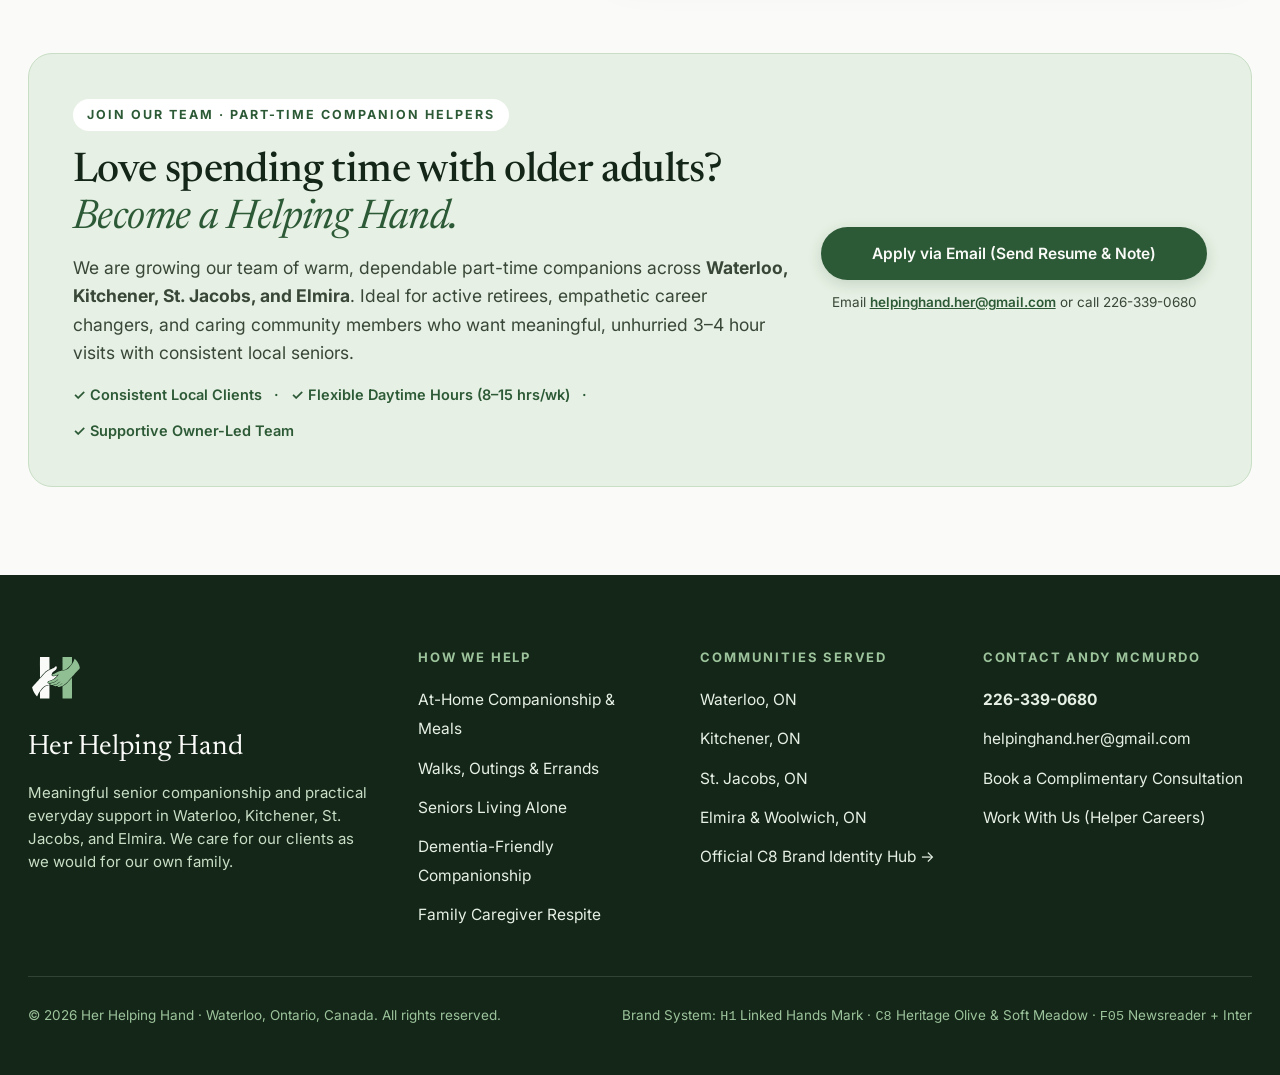
==== commit 013121dc: "Restore full index.html, brand.html, and fonts.html with Tab 4 linking to colors.html" ====
--- a/index.html
+++ b/index.html
@@ -953,15 +953,65 @@
   <div class="exec-preview-bar" id="execPreviewBar">
     <div class="exec-left">
       <span class="exec-badge">Geoff &amp; Andy Preview</span>
-      <span><strong>Her Helping Hand</strong> · Website + Interactive Brand &amp; Colour Studio</span>
+      <span><strong>Her Helping Hand</strong> · New Website + Locked <code>C8</code> Brand &amp; <code>F05</code> Type System</span>
     </div>
     <div class="exec-tabs">
       <a class="exec-tab active" href="index.html">1. Live Website Preview</a>
-      <a class="exec-tab " href="colors.html">2. Interactive 60-Colour Logo Builder</a>
-      <a class="exec-tab " href="brand.html">3. Brand Identity Hub</a>
-      <a class="exec-tab " href="fonts.html">4. Font Studio</a>
+      <a class="exec-tab" href="brand.html">2. C8 Brand Identity &amp; Logo Hub</a>
+      <a class="exec-tab" href="fonts.html">3. F05 Font &amp; Wordmark Studio</a>
+      <a class="exec-tab" href="colors.html">4. Colour Builder Suite (60 Swatches)</a>
+      <button class="exec-hide-btn" onclick="document.getElementById('execPreviewBar').classList.add('hidden')">Hide Bar ×</button>
     </div>
   </div>
+
+  <!-- STICKY HEADER -->
+  <header class="site-header">
+    <div class="nav-container">
+      <a class="brand-link" href="#">
+        <img src="logos/svg/her-helping-hand-logo-horizontal.svg" alt="Her Helping Hand — Waterloo Region Senior Companionship" />
+      </a>
+      <ul class="nav-links">
+        <li><a href="#how-we-help">How We Help</a></li>
+        <li><a href="#family-needs">By Family Need</a></li>
+        <li><a href="#meet-andy">Meet Andy</a></li>
+        <li><a href="#family-stories">Family Stories</a></li>
+        <li><a href="#how-it-works">How It Works</a></li>
+        <li><a href="#work-with-us">Join Our Team</a></li>
+      </ul>
+      <div class="nav-actions">
+        <a class="btn btn-outline" href="tel:2263390680">Call 226-339-0680</a>
+        <a class="btn btn-primary" href="#book-consultation">Book a Consultation</a>
+      </div>
+    </div>
+  </header>
+
+  <!-- 1. HERO SECTION -->
+  <section class="hero-section">
+    <div class="container">
+      <div class="hero-grid">
+        <div>
+          <div class="eyebrow">
+            <span class="eyebrow-dot"></span>
+            Serving Waterloo · Kitchener · St. Jacobs · Elmira
+          </div>
+          <h1 class="hero-title">
+            Meaningful companionship for your loved one. <em>Greater peace of mind</em> for you.
+          </h1>
+          <p class="hero-lead">
+            Personalized companionship and everyday home support for older adults in Waterloo Region—built around their interests, independence, and favourite routines.
+          </p>
+          <div class="hero-ctas">
+            <a class="btn btn-primary" href="#book-consultation">Book a Complimentary Consultation</a>
+            <a class="btn btn-secondary" href="#how-we-help">Explore How We Help</a>
+          </div>
+          <div class="hero-reassurance">
+            <img src="assets/images/andy-mcmurdo-founder.jpg" alt="Andy McMurdo, Founder of Her Helping Hand" />
+            <div>
+              <strong style="color:var(--hhh-wordmark-ink);">Locally owned &amp; personally led by Andy McMurdo</strong><br/>
+              <span>“We care for our clients as we would for our own family—matching your parent with the same trusted, familiar companion every week.”</span>
+            </div>
+          </div>
+        </div>
 
         <div class="hero-visual">
           <div class="hero-photo-frame">
@@ -1706,4 +1756,3 @@
   </script>
 </body>
 </html>
-
